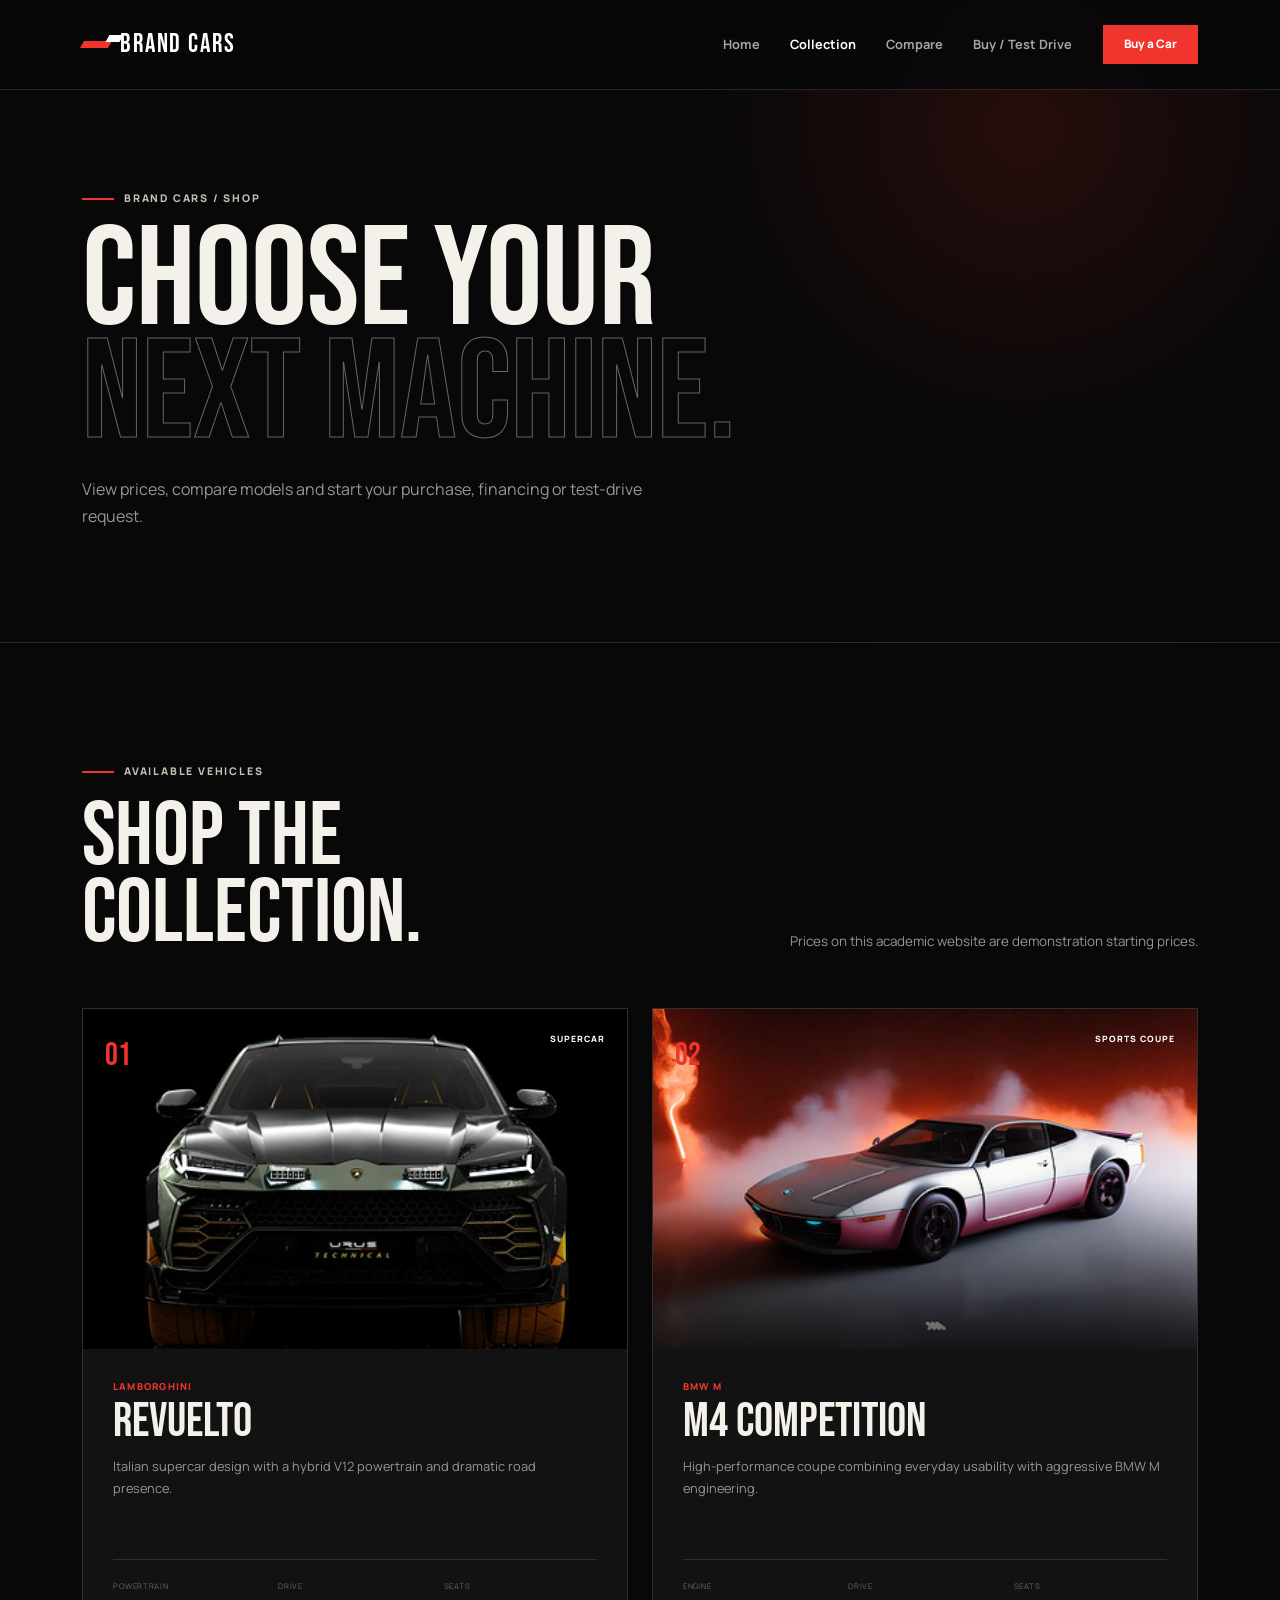
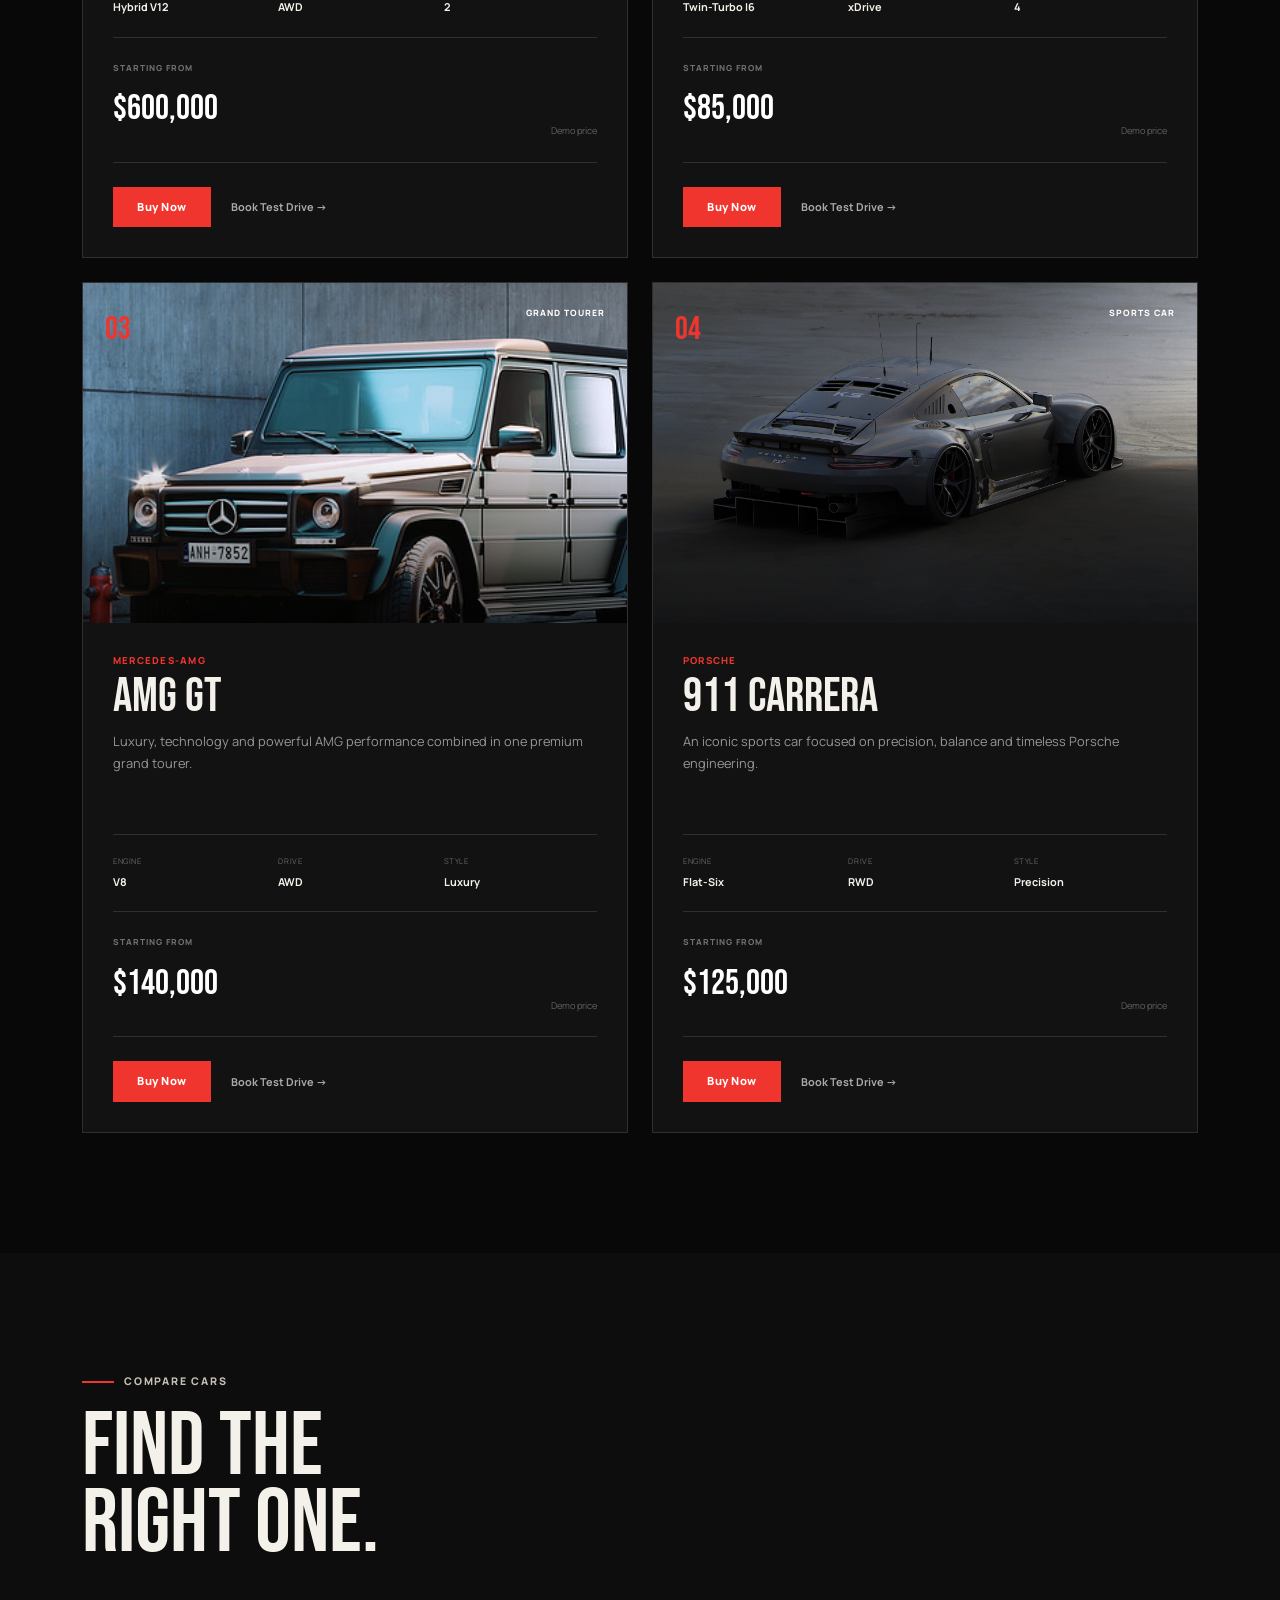
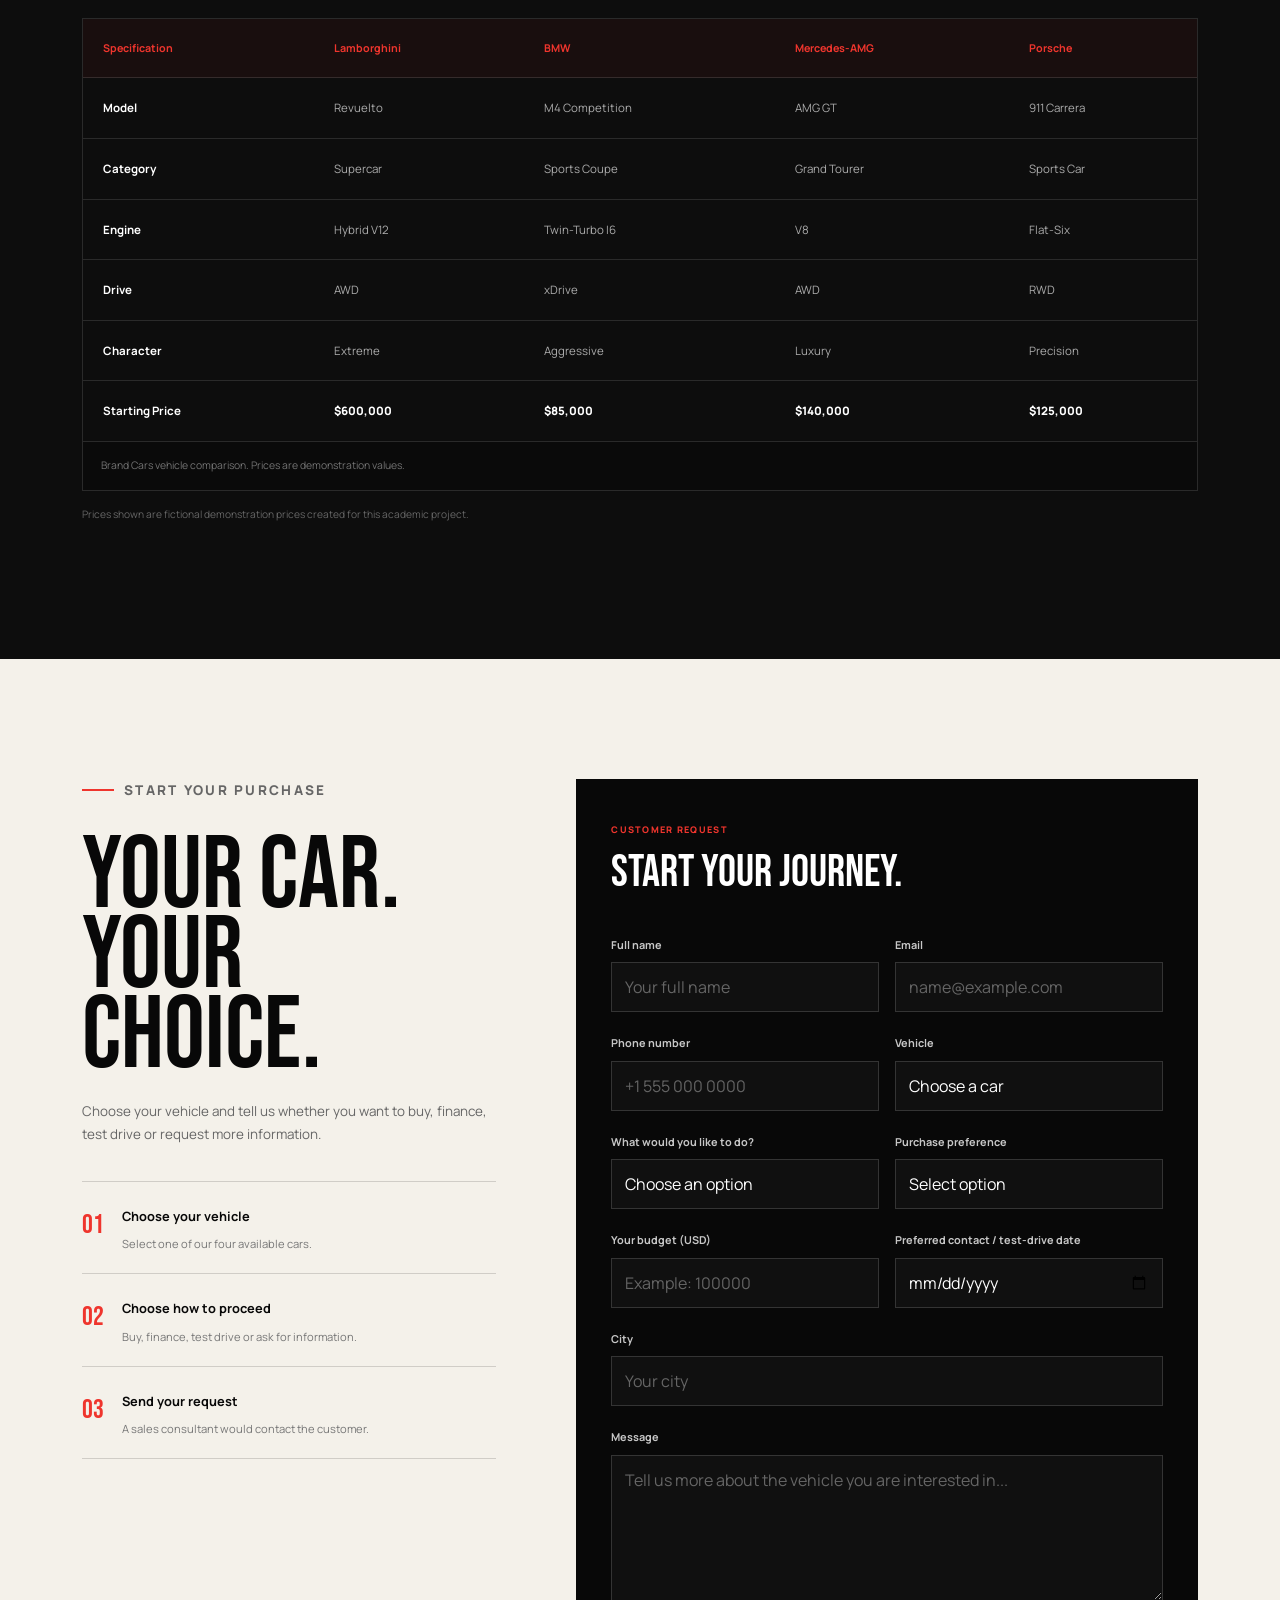
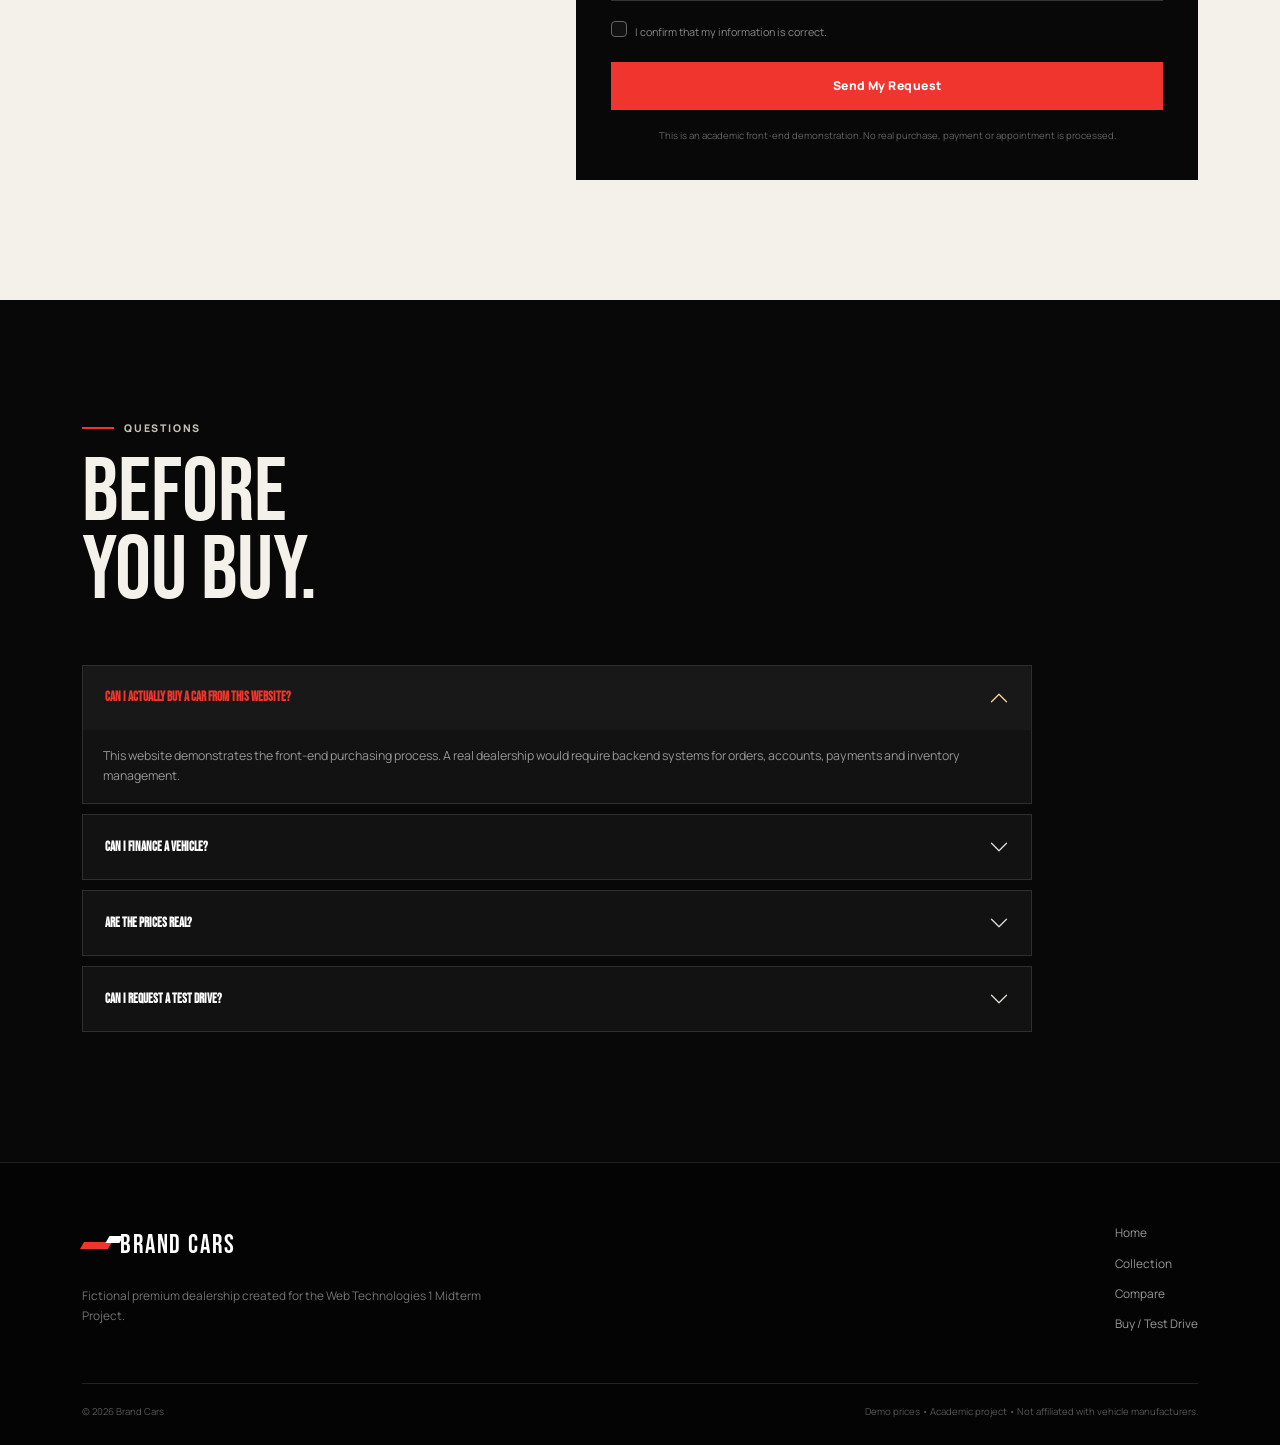
==== inventory.html @ eb2e2cbb "Initial project upload" ====
<!DOCTYPE html>
<html lang="en">

<head>

    <meta charset="UTF-8">

    <meta
        name="viewport"
        content="width=device-width, initial-scale=1.0">

    <meta
        name="description"
        content="Shop luxury and performance vehicles at Brand Cars.">

    <title>Shop Cars | Brand Cars</title>


    <!-- Google Fonts -->
    <link rel="preconnect" href="https://fonts.googleapis.com">

    <link
        rel="preconnect"
        href="https://fonts.gstatic.com"
        crossorigin>

    <link
        href="https://fonts.googleapis.com/css2?family=Bebas+Neue&family=Manrope:wght@400;500;600;700;800&display=swap"
        rel="stylesheet">


    <!-- Bootstrap -->
    <link
        href="https://cdn.jsdelivr.net/npm/bootstrap@5.3.3/dist/css/bootstrap.min.css"
        rel="stylesheet">


    <!-- My CSS -->
    <link
        rel="stylesheet"
        href="css/style.css">

</head>


<body>


<!-- =========================
     NAVBAR
========================= -->

<header>

    <nav class="navbar navbar-expand-lg navbar-dark fixed-top brand-navbar">

        <div class="container">


            <a
                class="navbar-brand brand-logo"
                href="index.html">

                <span class="logo-mark"></span>

                BRAND CARS

            </a>


            <button
                class="navbar-toggler"
                type="button"
                data-bs-toggle="collapse"
                data-bs-target="#mainNavbar"
                aria-controls="mainNavbar"
                aria-expanded="false"
                aria-label="Toggle navigation">

                <span class="navbar-toggler-icon"></span>

            </button>


            <div
                class="collapse navbar-collapse"
                id="mainNavbar">

                <ul class="navbar-nav ms-auto align-items-lg-center">


                    <li class="nav-item">

                        <a
                            class="nav-link"
                            href="index.html">

                            Home

                        </a>

                    </li>


                    <li class="nav-item">

                        <a
                            class="nav-link active"
                            href="#inventory">

                            Collection

                        </a>

                    </li>


                    <li class="nav-item">

                        <a
                            class="nav-link"
                            href="#compare">

                            Compare

                        </a>

                    </li>


                    <li class="nav-item">

                        <a
                            class="nav-link"
                            href="#buy-car">

                            Buy / Test Drive

                        </a>

                    </li>


                    <li class="nav-item ms-lg-3">

                        <a
                            class="btn navbar-button"
                            href="#buy-car">

                            Buy a Car

                        </a>

                    </li>


                </ul>

            </div>

        </div>

    </nav>

</header>



<main>


<!-- =========================
     INVENTORY HERO
========================= -->

<section class="inventory-hero">


    <div class="container">


        <p class="eyebrow">

            <span></span>

            BRAND CARS / SHOP

        </p>


        <h1>

            CHOOSE YOUR

            <span>
                NEXT MACHINE.
            </span>

        </h1>


        <p>

            View prices, compare models and start your
            purchase, financing or test-drive request.

        </p>


    </div>

</section>



<!-- =========================
     VEHICLES
========================= -->

<section
    class="inventory-section section-space"
    id="inventory">


    <div class="container">


        <div class="section-top">


            <div>

                <p class="eyebrow">

                    <span></span>

                    AVAILABLE VEHICLES

                </p>


                <h2 class="section-title">

                    SHOP THE
                    <br>
                    COLLECTION.

                </h2>

            </div>


            <p class="section-description">

                Prices on this academic website are
                demonstration starting prices.

            </p>


        </div>



        <div class="row g-4">


            <!-- Lamborghini -->

            <div
                class="col-md-6"
                id="lamborghini">


                <article class="inventory-card">


                    <div class="inventory-image">


                        <img
                            src="images/lamborghini.jpg"
                            alt="Lamborghini Revuelto">


                        <span class="inventory-number">
                            01
                        </span>


                        <span class="inventory-category">
                            SUPERCAR
                        </span>


                    </div>



                    <div class="inventory-content">


                        <p class="inventory-brand">
                            LAMBORGHINI
                        </p>


                        <h2>
                            Revuelto
                        </h2>


                        <p>

                            Italian supercar design with a
                            hybrid V12 powertrain and
                            dramatic road presence.

                        </p>



                        <div class="inventory-specs">


                            <div>

                                <small>
                                    POWERTRAIN
                                </small>

                                <strong>
                                    Hybrid V12
                                </strong>

                            </div>


                            <div>

                                <small>
                                    DRIVE
                                </small>

                                <strong>
                                    AWD
                                </strong>

                            </div>


                            <div>

                                <small>
                                    SEATS
                                </small>

                                <strong>
                                    2
                                </strong>

                            </div>


                        </div>



                        <div class="car-price">


                            <div>

                                <span>
                                    STARTING FROM
                                </span>

                                <strong>
                                    $600,000
                                </strong>

                            </div>


                            <small>
                                Demo price
                            </small>


                        </div>



                        <div class="car-actions">


                            <a
                                href="#buy-car"
                                class="btn buy-button">

                                Buy Now

                            </a>


                            <a
                                href="#buy-car"
                                class="test-drive-link">

                                Book Test Drive →

                            </a>


                        </div>


                    </div>


                </article>


            </div>



            <!-- BMW -->

            <div
                class="col-md-6"
                id="bmw">


                <article class="inventory-card">


                    <div class="inventory-image">


                        <img
                            src="images/bmw.jpg"
                            alt="BMW M4 Competition">


                        <span class="inventory-number">
                            02
                        </span>


                        <span class="inventory-category">
                            SPORTS COUPE
                        </span>


                    </div>



                    <div class="inventory-content">


                        <p class="inventory-brand">
                            BMW M
                        </p>


                        <h2>
                            M4 Competition
                        </h2>


                        <p>

                            High-performance coupe combining
                            everyday usability with aggressive
                            BMW M engineering.

                        </p>



                        <div class="inventory-specs">


                            <div>

                                <small>
                                    ENGINE
                                </small>

                                <strong>
                                    Twin-Turbo I6
                                </strong>

                            </div>


                            <div>

                                <small>
                                    DRIVE
                                </small>

                                <strong>
                                    xDrive
                                </strong>

                            </div>


                            <div>

                                <small>
                                    SEATS
                                </small>

                                <strong>
                                    4
                                </strong>

                            </div>


                        </div>



                        <div class="car-price">


                            <div>

                                <span>
                                    STARTING FROM
                                </span>

                                <strong>
                                    $85,000
                                </strong>

                            </div>


                            <small>
                                Demo price
                            </small>


                        </div>



                        <div class="car-actions">


                            <a
                                href="#buy-car"
                                class="btn buy-button">

                                Buy Now

                            </a>


                            <a
                                href="#buy-car"
                                class="test-drive-link">

                                Book Test Drive →

                            </a>


                        </div>


                    </div>


                </article>

            </div>



            <!-- Mercedes -->

            <div
                class="col-md-6"
                id="mercedes">


                <article class="inventory-card">


                    <div class="inventory-image">


                        <img
                            src="images/mercedes.jpg"
                            alt="Mercedes AMG GT">


                        <span class="inventory-number">
                            03
                        </span>


                        <span class="inventory-category">
                            GRAND TOURER
                        </span>


                    </div>



                    <div class="inventory-content">


                        <p class="inventory-brand">
                            MERCEDES-AMG
                        </p>


                        <h2>
                            AMG GT
                        </h2>


                        <p>

                            Luxury, technology and powerful
                            AMG performance combined in one
                            premium grand tourer.

                        </p>



                        <div class="inventory-specs">


                            <div>

                                <small>
                                    ENGINE
                                </small>

                                <strong>
                                    V8
                                </strong>

                            </div>


                            <div>

                                <small>
                                    DRIVE
                                </small>

                                <strong>
                                    AWD
                                </strong>

                            </div>


                            <div>

                                <small>
                                    STYLE
                                </small>

                                <strong>
                                    Luxury
                                </strong>

                            </div>


                        </div>



                        <div class="car-price">


                            <div>

                                <span>
                                    STARTING FROM
                                </span>

                                <strong>
                                    $140,000
                                </strong>

                            </div>


                            <small>
                                Demo price
                            </small>


                        </div>



                        <div class="car-actions">


                            <a
                                href="#buy-car"
                                class="btn buy-button">

                                Buy Now

                            </a>


                            <a
                                href="#buy-car"
                                class="test-drive-link">

                                Book Test Drive →

                            </a>


                        </div>


                    </div>


                </article>


            </div>



            <!-- Porsche -->

            <div
                class="col-md-6"
                id="porsche">


                <article class="inventory-card">


                    <div class="inventory-image">


                        <img
                            src="images/porsche.jpg"
                            alt="Porsche 911 Carrera">


                        <span class="inventory-number">
                            04
                        </span>


                        <span class="inventory-category">
                            SPORTS CAR
                        </span>


                    </div>



                    <div class="inventory-content">


                        <p class="inventory-brand">
                            PORSCHE
                        </p>


                        <h2>
                            911 Carrera
                        </h2>


                        <p>

                            An iconic sports car focused on
                            precision, balance and timeless
                            Porsche engineering.

                        </p>



                        <div class="inventory-specs">


                            <div>

                                <small>
                                    ENGINE
                                </small>

                                <strong>
                                    Flat-Six
                                </strong>

                            </div>


                            <div>

                                <small>
                                    DRIVE
                                </small>

                                <strong>
                                    RWD
                                </strong>

                            </div>


                            <div>

                                <small>
                                    STYLE
                                </small>

                                <strong>
                                    Precision
                                </strong>

                            </div>


                        </div>



                        <div class="car-price">


                            <div>

                                <span>
                                    STARTING FROM
                                </span>

                                <strong>
                                    $125,000
                                </strong>

                            </div>


                            <small>
                                Demo price
                            </small>


                        </div>



                        <div class="car-actions">


                            <a
                                href="#buy-car"
                                class="btn buy-button">

                                Buy Now

                            </a>


                            <a
                                href="#buy-car"
                                class="test-drive-link">

                                Book Test Drive →

                            </a>


                        </div>


                    </div>


                </article>


            </div>


        </div>

    </div>

</section>



<!-- =========================
     COMPARISON TABLE
========================= -->

<section
    class="compare-section section-space"
    id="compare">


    <div class="container">


        <div class="section-top">


            <div>

                <p class="eyebrow">

                    <span></span>

                    COMPARE CARS

                </p>


                <h2 class="section-title">

                    FIND THE
                    <br>
                    RIGHT ONE.

                </h2>

            </div>


        </div>



        <div class="table-responsive custom-table-wrapper">


            <table class="table custom-table align-middle">


                <caption>

                    Brand Cars vehicle comparison.
                    Prices are demonstration values.

                </caption>


                <thead>

                <tr>

                    <th>
                        Specification
                    </th>

                    <th>
                        Lamborghini
                    </th>

                    <th>
                        BMW
                    </th>

                    <th>
                        Mercedes-AMG
                    </th>

                    <th>
                        Porsche
                    </th>

                </tr>

                </thead>



                <tbody>


                <tr>

                    <th>
                        Model
                    </th>

                    <td>
                        Revuelto
                    </td>

                    <td>
                        M4 Competition
                    </td>

                    <td>
                        AMG GT
                    </td>

                    <td>
                        911 Carrera
                    </td>

                </tr>



                <tr>

                    <th>
                        Category
                    </th>

                    <td>
                        Supercar
                    </td>

                    <td>
                        Sports Coupe
                    </td>

                    <td>
                        Grand Tourer
                    </td>

                    <td>
                        Sports Car
                    </td>

                </tr>



                <tr>

                    <th>
                        Engine
                    </th>

                    <td>
                        Hybrid V12
                    </td>

                    <td>
                        Twin-Turbo I6
                    </td>

                    <td>
                        V8
                    </td>

                    <td>
                        Flat-Six
                    </td>

                </tr>



                <tr>

                    <th>
                        Drive
                    </th>

                    <td>
                        AWD
                    </td>

                    <td>
                        xDrive
                    </td>

                    <td>
                        AWD
                    </td>

                    <td>
                        RWD
                    </td>

                </tr>



                <tr>

                    <th>
                        Character
                    </th>

                    <td>
                        Extreme
                    </td>

                    <td>
                        Aggressive
                    </td>

                    <td>
                        Luxury
                    </td>

                    <td>
                        Precision
                    </td>

                </tr>



                <tr class="price-row">

                    <th>
                        Starting Price
                    </th>

                    <td>
                        $600,000
                    </td>

                    <td>
                        $85,000
                    </td>

                    <td>
                        $140,000
                    </td>

                    <td>
                        $125,000
                    </td>

                </tr>


                </tbody>


            </table>


        </div>



        <p class="table-note">

            Prices shown are fictional demonstration prices
            created for this academic project.

        </p>


    </div>

</section>



<!-- =========================
     BUY / TEST DRIVE FORM
========================= -->

<section
    class="purchase-section section-space"
    id="buy-car">


    <div class="container">


        <div class="purchase-layout">


            <!-- LEFT -->

            <div class="purchase-copy">


                <p class="eyebrow dark-eyebrow">

                    <span></span>

                    START YOUR PURCHASE

                </p>


                <h2>

                    YOUR CAR.
                    <br>
                    YOUR CHOICE.

                </h2>


                <p>

                    Choose your vehicle and tell us whether
                    you want to buy, finance, test drive or
                    request more information.

                </p>



                <div class="purchase-step">


                    <span>
                        01
                    </span>


                    <div>

                        <strong>
                            Choose your vehicle
                        </strong>

                        <p>
                            Select one of our four available cars.
                        </p>

                    </div>


                </div>



                <div class="purchase-step">


                    <span>
                        02
                    </span>


                    <div>

                        <strong>
                            Choose how to proceed
                        </strong>

                        <p>
                            Buy, finance, test drive or ask for information.
                        </p>

                    </div>


                </div>



                <div class="purchase-step">


                    <span>
                        03
                    </span>


                    <div>

                        <strong>
                            Send your request
                        </strong>

                        <p>
                            A sales consultant would contact the customer.
                        </p>

                    </div>


                </div>


            </div>



            <!-- FORM -->

            <form
                class="purchase-form"
                action="#buy-car"
                onsubmit="event.preventDefault(); alert('Demo request submitted successfully!');">


                <div class="form-title">

                    <span>
                        CUSTOMER REQUEST
                    </span>

                    <h3>
                        Start your journey.
                    </h3>

                </div>



                <div class="row g-3">


                    <!-- NAME -->

                    <div class="col-md-6">


                        <label
                            for="fullName"
                            class="form-label">

                            Full name

                        </label>


                        <input
                            type="text"
                            class="form-control"
                            id="fullName"
                            name="fullName"
                            placeholder="Your full name"
                            required>


                    </div>



                    <!-- EMAIL -->

                    <div class="col-md-6">


                        <label
                            for="email"
                            class="form-label">

                            Email

                        </label>


                        <input
                            type="email"
                            class="form-control"
                            id="email"
                            name="email"
                            placeholder="name@example.com"
                            required>


                    </div>



                    <!-- PHONE -->

                    <div class="col-md-6">


                        <label
                            for="phone"
                            class="form-label">

                            Phone number

                        </label>


                        <input
                            type="tel"
                            class="form-control"
                            id="phone"
                            name="phone"
                            placeholder="+1 555 000 0000"
                            required>


                    </div>



                    <!-- VEHICLE -->

                    <div class="col-md-6">


                        <label
                            for="carModel"
                            class="form-label">

                            Vehicle

                        </label>


                        <select
                            class="form-select"
                            id="carModel"
                            name="carModel"
                            required>


                            <option
                                value=""
                                selected
                                disabled>

                                Choose a car

                            </option>


                            <option>
                                Lamborghini Revuelto — $600,000
                            </option>


                            <option>
                                BMW M4 Competition — $85,000
                            </option>


                            <option>
                                Mercedes-AMG GT — $140,000
                            </option>


                            <option>
                                Porsche 911 Carrera — $125,000
                            </option>


                        </select>


                    </div>



                    <!-- INTENTION -->

                    <div class="col-md-6">


                        <label
                            for="requestType"
                            class="form-label">

                            What would you like to do?

                        </label>


                        <select
                            class="form-select"
                            id="requestType"
                            name="requestType"
                            required>


                            <option
                                value=""
                                selected
                                disabled>

                                Choose an option

                            </option>


                            <option value="buy">
                                Buy this vehicle
                            </option>


                            <option value="finance">
                                Finance this vehicle
                            </option>


                            <option value="test-drive">
                                Book a test drive
                            </option>


                            <option value="information">
                                Ask for vehicle information
                            </option>


                        </select>


                    </div>



                    <!-- PAYMENT -->

                    <div class="col-md-6">


                        <label
                            for="paymentPreference"
                            class="form-label">

                            Purchase preference

                        </label>


                        <select
                            class="form-select"
                            id="paymentPreference"
                            name="paymentPreference">


                            <option
                                value=""
                                selected>

                                Select option

                            </option>


                            <option>
                                Full payment
                            </option>


                            <option>
                                Financing
                            </option>


                            <option>
                                Trade-in + payment
                            </option>


                            <option>
                                Not sure yet
                            </option>


                        </select>


                    </div>



                    <!-- BUDGET -->

                    <div class="col-md-6">


                        <label
                            for="budget"
                            class="form-label">

                            Your budget (USD)

                        </label>


                        <input
                            type="number"
                            class="form-control"
                            id="budget"
                            name="budget"
                            placeholder="Example: 100000">


                    </div>



                    <!-- DATE -->

                    <div class="col-md-6">


                        <label
                            for="preferredDate"
                            class="form-label">

                            Preferred contact / test-drive date

                        </label>


                        <input
                            type="date"
                            class="form-control"
                            id="preferredDate"
                            name="preferredDate">


                    </div>



                    <!-- CITY -->

                    <div class="col-12">


                        <label
                            for="city"
                            class="form-label">

                            City

                        </label>


                        <input
                            type="text"
                            class="form-control"
                            id="city"
                            name="city"
                            placeholder="Your city"
                            required>


                    </div>



                    <!-- MESSAGE -->

                    <div class="col-12">


                        <label
                            for="message"
                            class="form-label">

                            Message

                        </label>


                        <textarea
                            class="form-control"
                            id="message"
                            name="message"
                            rows="5"
                            placeholder="Tell us more about the vehicle you are interested in..."></textarea>


                    </div>



                    <!-- CHECKBOX -->

                    <div class="col-12">


                        <div class="form-check">


                            <input
                                class="form-check-input"
                                type="checkbox"
                                id="agreement"
                                required>


                            <label
                                class="form-check-label"
                                for="agreement">

                                I confirm that my information is correct.

                            </label>


                        </div>


                    </div>



                    <!-- BUTTON -->

                    <div class="col-12">


                        <button
                            type="submit"
                            class="btn main-button w-100">

                            Send My Request

                        </button>


                    </div>


                </div>



                <p class="form-disclaimer">

                    This is an academic front-end demonstration.
                    No real purchase, payment or appointment is processed.

                </p>


            </form>


        </div>

    </div>

</section>



<!-- =========================
     FAQ
========================= -->

<section class="faq-section section-space">


    <div class="container">


        <div class="section-top">

            <div>

                <p class="eyebrow">

                    <span></span>

                    QUESTIONS

                </p>


                <h2 class="section-title">

                    BEFORE
                    <br>
                    YOU BUY.

                </h2>

            </div>

        </div>



        <div
            class="accordion custom-accordion"
            id="faqAccordion">


            <div class="accordion-item">


                <h2 class="accordion-header">


                    <button
                        class="accordion-button"
                        type="button"
                        data-bs-toggle="collapse"
                        data-bs-target="#answerOne">

                        Can I actually buy a car from this website?

                    </button>


                </h2>


                <div
                    id="answerOne"
                    class="accordion-collapse collapse show"
                    data-bs-parent="#faqAccordion">


                    <div class="accordion-body">

                        This website demonstrates the front-end
                        purchasing process. A real dealership would
                        require backend systems for orders, accounts,
                        payments and inventory management.

                    </div>


                </div>


            </div>



            <div class="accordion-item">


                <h2 class="accordion-header">


                    <button
                        class="accordion-button collapsed"
                        type="button"
                        data-bs-toggle="collapse"
                        data-bs-target="#answerTwo">

                        Can I finance a vehicle?

                    </button>


                </h2>


                <div
                    id="answerTwo"
                    class="accordion-collapse collapse"
                    data-bs-parent="#faqAccordion">


                    <div class="accordion-body">

                        The interface includes financing as a customer
                        preference. Real financing would require a
                        dealership and financial institution.

                    </div>


                </div>


            </div>



            <div class="accordion-item">


                <h2 class="accordion-header">


                    <button
                        class="accordion-button collapsed"
                        type="button"
                        data-bs-toggle="collapse"
                        data-bs-target="#answerThree">

                        Are the prices real?

                    </button>


                </h2>


                <div
                    id="answerThree"
                    class="accordion-collapse collapse"
                    data-bs-parent="#faqAccordion">


                    <div class="accordion-body">

                        No. The prices are demonstration values
                        created for this academic website.

                    </div>


                </div>


            </div>



            <div class="accordion-item">


                <h2 class="accordion-header">


                    <button
                        class="accordion-button collapsed"
                        type="button"
                        data-bs-toggle="collapse"
                        data-bs-target="#answerFour">

                        Can I request a test drive?

                    </button>


                </h2>


                <div
                    id="answerFour"
                    class="accordion-collapse collapse"
                    data-bs-parent="#faqAccordion">


                    <div class="accordion-body">

                        Yes. Choose "Book a test drive" in the customer
                        request form and select your preferred date.

                    </div>


                </div>


            </div>


        </div>

    </div>

</section>


</main>



<!-- =========================
     FOOTER
========================= -->

<footer class="site-footer">


    <div class="container">


        <div class="footer-top">


            <div>

                <a
                    href="index.html"
                    class="brand-logo footer-logo">

                    <span class="logo-mark"></span>

                    BRAND CARS

                </a>


                <p>

                    Fictional premium dealership created
                    for the Web Technologies 1 Midterm Project.

                </p>

            </div>



            <div class="footer-links">

                <a href="index.html">
                    Home
                </a>

                <a href="#inventory">
                    Collection
                </a>

                <a href="#compare">
                    Compare
                </a>

                <a href="#buy-car">
                    Buy / Test Drive
                </a>

            </div>


        </div>



        <div class="footer-bottom">

            <span>
                © 2026 Brand Cars
            </span>

            <span>
                Demo prices • Academic project • Not affiliated with vehicle manufacturers.
            </span>

        </div>


    </div>

</footer>



<script
    src="https://cdn.jsdelivr.net/npm/bootstrap@5.3.3/dist/js/bootstrap.bundle.min.js">
</script>


</body>

</html>
---- css/style.css ----
/* ===============================================
   BRAND CARS
=============================================== */

:root {

    --black: #080808;
    --black-soft: #0d0d0d;

    --surface: #121212;
    --surface-light: #181818;

    --white: #f4f1ea;
    --muted: #969696;

    --red: #ef352d;
    --red-dark: #b52520;

    --silver: #c6c0b5;

    --border: rgba(255, 255, 255, 0.12);

    --heading-font: "Bebas Neue", sans-serif;
    --body-font: "Manrope", sans-serif;

}


/* ===============================================
   GLOBAL
=============================================== */

* {

    box-sizing: border-box;

}


html {

    scroll-behavior: smooth;

}


body {

    margin: 0;

    color: var(--white);

    background: var(--black);

    font-family: var(--body-font);

    line-height: 1.7;

    overflow-x: hidden;

}


h1,
h2,
h3 {

    font-family: var(--heading-font);

    font-weight: 400;

}


img {

    display: block;

    max-width: 100%;

}


a {

    color: inherit;

}


.section-space {

    padding: 120px 0;

}



/* ===============================================
   NAVIGATION
=============================================== */

.brand-navbar {

    padding: 17px 0;

    background: rgba(8, 8, 8, 0.92);

    backdrop-filter: blur(18px);

    border-bottom: 1px solid var(--border);

}


.brand-logo {

    display: inline-flex;

    align-items: center;

    gap: 10px;

    color: white !important;

    font-family: var(--heading-font);

    font-size: 1.65rem;

    letter-spacing: 0.07em;

    text-decoration: none;

}


.logo-mark {

    position: relative;

    width: 28px;
    height: 7px;

    display: inline-block;

    background: var(--red);

    transform: skewX(-30deg);

}


.logo-mark::after {

    content: "";

    position: absolute;

    top: -6px;
    right: -8px;

    width: 14px;
    height: 7px;

    background: white;

}


.brand-navbar .nav-link {

    position: relative;

    margin: 0 3px;

    padding: 8px 12px !important;

    color: #a4a4a4;

    font-size: 0.8rem;

    font-weight: 700;

}


.brand-navbar .nav-link:hover {
    color: white;
}


.brand-navbar .nav-link::after {

    content: "";

    position: absolute;

    left: 12px;
    right: 12px;
    bottom: 1px;

    height: 1px;

    background: var(--red);

    transform: scaleX(0);

    transform-origin: left;

    transition: 0.25s;

}


.brand-navbar .nav-link:hover::after {
    transform: scaleX(1);
}


.navbar-button {

    padding: 10px 20px;

    color: white;

    background: var(--red);

    border: 1px solid var(--red);

    border-radius: 0;

    font-size: 0.73rem;

    font-weight: 800;

}


.navbar-button:hover {

    color: white;

    background: transparent;

}



/* ===============================================
   EYEBROW
=============================================== */

.eyebrow {

    display: flex;

    align-items: center;

    gap: 10px;

    margin-bottom: 18px;

    color: var(--silver);

    font-size: 0.66rem;

    font-weight: 800;

    letter-spacing: 0.17em;

}


.eyebrow span {

    display: block;

    width: 32px;
    height: 2px;

    background: var(--red);

}


.dark-eyebrow {

    color: #666;

}



/* ===============================================
   BUTTONS
=============================================== */

.main-button {

    padding: 14px 25px;

    color: white;

    background: var(--red);

    border: 1px solid var(--red);

    border-radius: 0;

    font-size: 0.76rem;

    font-weight: 800;

    letter-spacing: 0.04em;

    transition: 0.25s;

}


.main-button:hover {

    color: white;

    background: var(--red-dark);

    border-color: var(--red-dark);

    transform: translateY(-3px);

}



/* ===============================================
   HERO
=============================================== */

.hero {

    position: relative;

    min-height: 100vh;

    overflow: hidden;

}


.hero-background {

    position: absolute;

    inset: 0;

    background-image: url("../images/hero-car.jpg");

    background-size: cover;

    background-position: center;

}


.hero-overlay {

    position: absolute;

    inset: 0;

    background:

        linear-gradient(
            90deg,
            rgba(0, 0, 0, 0.96),
            rgba(0, 0, 0, 0.66) 48%,
            rgba(0, 0, 0, 0.18)
        ),

        linear-gradient(
            0deg,
            rgba(0, 0, 0, 0.8),
            transparent 55%
        );

}


.hero-container {

    position: relative;

    z-index: 2;

}


.hero-content {

    padding: 160px 0 90px;

}


.hero h1 {

    margin-bottom: 28px;

    font-size: clamp(5rem, 11vw, 10rem);

    line-height: 0.77;

}


.hero h1 span {

    display: block;

    color: transparent;

    -webkit-text-stroke: 1px rgba(255,255,255,0.55);

}


.hero-description {

    max-width: 590px;

    margin-bottom: 30px;

    color: #b6b6b6;

    font-size: 0.92rem;

}


.hero-buttons {

    display: flex;

    align-items: center;

    flex-wrap: wrap;

    gap: 25px;

}


.text-button {

    display: inline-flex;

    align-items: center;

    gap: 10px;

    color: white;

    text-decoration: none;

    font-size: 0.76rem;

    font-weight: 800;

}


.text-button span {

    color: var(--red);

    font-size: 1.3rem;

    transition: transform 0.2s;

}


.text-button:hover span {

    transform: translateX(6px);

}



/* ===============================================
   FEATURED MODEL
=============================================== */

.featured-model-box {

    max-width: 330px;

    margin: 0 0 90px auto;

    padding: 30px;

    background: rgba(8, 8, 8, 0.80);

    backdrop-filter: blur(12px);

    border: 1px solid rgba(255,255,255,0.18);

}


.model-number {

    color: var(--red);

    font-family: var(--heading-font);

    font-size: 3rem;

}


.featured-model-box > p {

    margin: 5px 0 20px;

    color: #777;

    font-size: 0.58rem;

    font-weight: 800;

    letter-spacing: 0.15em;

}


.featured-model-box h2 {

    margin-bottom: 25px;

    font-size: 2.5rem;

    line-height: 0.9;

}


.featured-model-box h2 span {

    display: block;

    color: var(--silver);

}


.featured-price {

    display: flex;

    flex-direction: column;

    gap: 3px;

    padding: 20px 0;

    border-top: 1px solid var(--border);

}


.featured-price small {

    color: #777;

    font-size: 0.55rem;

    font-weight: 800;

    letter-spacing: 0.12em;

}


.featured-price strong {

    color: white;

    font-family: var(--heading-font);

    font-size: 2rem;

    font-weight: 400;

}


.featured-buy {

    width: 100%;

    margin-top: 10px;

    color: white;

    background: var(--red);

    border-radius: 0;

    font-size: 0.72rem;

    font-weight: 800;

}


.featured-buy:hover {

    color: white;

    background: var(--red-dark);

}



/* ===============================================
   BRAND STRIP
=============================================== */

.brand-strip {

    padding: 24px 0;

    overflow: hidden;

    color: var(--black);

    background: var(--white);

}


.brand-strip-content {

    display: flex;

    justify-content: center;

    align-items: center;

    flex-wrap: wrap;

    gap: 25px;

}


.brand-strip span {

    font-family: var(--heading-font);

    font-size: 1.35rem;

    letter-spacing: 0.08em;

}


.brand-strip i {

    width: 6px;
    height: 6px;

    background: var(--red);

    transform: rotate(45deg);

}



/* ===============================================
   SECTION HEADER
=============================================== */

.section-top {

    display: flex;

    justify-content: space-between;

    align-items: flex-end;

    gap: 50px;

    margin-bottom: 55px;

}


.section-title {

    margin: 0;

    font-size: clamp(3.5rem, 7vw, 6.5rem);

    line-height: 0.86;

}


.section-description {

    max-width: 450px;

    margin: 0;

    color: var(--muted);

    font-size: 0.84rem;

}



/* ===============================================
   HOME CAR GRID
=============================================== */

.car-grid {

    display: grid;

    grid-template-columns: repeat(2, 1fr);

    gap: 18px;

}


.car-card {

    position: relative;

    min-height: 460px;

    overflow: hidden;

    border: 1px solid var(--border);

    background: #111;

}


.car-card img {

    width: 100%;
    height: 100%;

    object-fit: cover;

    transition: transform 0.65s ease;

}


.car-card:hover img {

    transform: scale(1.06);

}


.car-overlay {

    position: absolute;

    inset: 0;

    background:

        linear-gradient(
            0deg,
            rgba(0,0,0,0.94),
            transparent 65%
        ),

        linear-gradient(
            180deg,
            rgba(0,0,0,0.3),
            transparent
        );

}


.car-card-top {

    position: absolute;

    top: 25px;
    left: 25px;
    right: 25px;

    display: flex;

    justify-content: space-between;

}


.car-card-top span {

    color: var(--red);

    font-family: var(--heading-font);

    font-size: 2rem;

}


.car-card-top small {

    color: #ccc;

    font-size: 0.55rem;

    font-weight: 800;

    letter-spacing: 0.12em;

}


.car-card-bottom {

    position: absolute;

    left: 28px;
    right: 28px;
    bottom: 27px;

    display: flex;

    justify-content: space-between;

    align-items: flex-end;

    gap: 20px;

}


.car-card-bottom p {

    margin: 0;

    color: var(--silver);

    font-size: 0.6rem;

    font-weight: 800;

    letter-spacing: 0.13em;

}


.car-card-bottom h3 {

    margin: 4px 0 0;

    font-size: clamp(2.8rem, 5vw, 4rem);

    line-height: 0.9;

}


.homepage-price {

    display: block;

    margin-top: 10px;

    color: white;

    font-size: 0.68rem;

    font-weight: 800;

    letter-spacing: 0.05em;

}


.circle-arrow {

    display: grid;

    place-items: center;

    width: 50px;
    height: 50px;

    flex-shrink: 0;

    color: white;

    background: rgba(255,255,255,0.07);

    border: 1px solid rgba(255,255,255,0.4);

    border-radius: 50%;

    text-decoration: none;

    font-size: 1.3rem;

    transition: 0.25s;

}


.circle-arrow:hover {

    color: white;

    background: var(--red);

    border-color: var(--red);

    transform: translateX(5px);

}



/* ===============================================
   WHY SECTION
=============================================== */

.why-section {

    color: var(--black);

    background: var(--white);

}


.why-layout {

    display: grid;

    grid-template-columns: 0.8fr 1.2fr;

    gap: 90px;

}


.why-title h2 {

    margin-top: 30px;

    font-size: clamp(5rem, 10vw, 9rem);

    line-height: 0.72;

}


.why-title h2 span {

    color: var(--red);

}


.reason-item {

    display: flex;

    gap: 25px;

    padding: 28px 0;

    border-top: 1px solid rgba(0,0,0,0.15);

}


.reason-item:last-child {

    border-bottom: 1px solid rgba(0,0,0,0.15);

}


.reason-item > span {

    color: var(--red);

    font-family: var(--heading-font);

    font-size: 1.8rem;

}


.reason-item h3 {

    margin-bottom: 9px;

    font-family: var(--body-font);

    font-size: 1rem;

    font-weight: 800;

}


.reason-item p {

    margin: 0;

    color: #666;

    font-size: 0.8rem;

}



/* ===============================================
   NUMBERS
=============================================== */

.numbers-section {

    padding: 55px 0;

    background: var(--red);

}


.numbers-grid {

    display: grid;

    grid-template-columns: repeat(4, 1fr);

}


.numbers-grid > div {

    padding: 10px 30px;

    border-right: 1px solid rgba(255,255,255,0.35);

}


.numbers-grid > div:last-child {

    border-right: 0;

}


.numbers-grid strong {

    display: block;

    color: white;

    font-family: var(--heading-font);

    font-size: 4rem;

    line-height: 1;

}


.numbers-grid span {

    color: rgba(255,255,255,0.75);

    font-size: 0.56rem;

    font-weight: 800;

    letter-spacing: 0.12em;

}



/* ===============================================
   PROCESS
=============================================== */

.process-section {

    background: var(--black-soft);

}


.process-grid {

    display: grid;

    grid-template-columns: repeat(4, 1fr);

    border: 1px solid var(--border);

}


.process-grid article {

    position: relative;

    min-height: 320px;

    padding: 30px;

    border-right: 1px solid var(--border);

    transition: 0.25s;

}


.process-grid article:last-child {

    border-right: none;

}


.process-grid article:hover {

    background: var(--surface-light);

}


.process-grid article > span {

    position: absolute;

    top: 25px;
    right: 25px;

    color: #555;

    font-family: var(--heading-font);

    font-size: 1.5rem;

}


.process-grid article > strong {

    display: grid;

    place-items: center;

    width: 55px;
    height: 55px;

    margin-bottom: 80px;

    color: var(--red);

    border: 1px solid rgba(239,53,45,0.45);

    font-size: 1.2rem;

}


.process-grid h3 {

    font-size: 2rem;

}


.process-grid p {

    color: var(--muted);

    font-size: 0.78rem;

}



/* ===============================================
   FINAL CTA
=============================================== */

.final-cta {

    padding: 120px 0;

    background:

        linear-gradient(
            90deg,
            rgba(0,0,0,0.96),
            rgba(0,0,0,0.50)
        ),

        url("../images/porsche.jpg");

    background-size: cover;

    background-position: center;

}


.final-cta h2 {

    margin-bottom: 20px;

    font-size: clamp(4.5rem, 9vw, 8rem);

    line-height: 0.8;

}


.final-cta > .container > p:not(.eyebrow) {

    max-width: 500px;

    margin-bottom: 28px;

    color: #aaa;

}



/* ===============================================
   INVENTORY HERO
=============================================== */

.inventory-hero {

    padding: 190px 0 95px;

    background:

        radial-gradient(
            circle at 80% 20%,
            rgba(239,53,45,0.13),
            transparent 28%
        ),

        var(--black);

    border-bottom: 1px solid var(--border);

}


.inventory-hero h1 {

    margin-bottom: 25px;

    font-size: clamp(5rem, 11vw, 9rem);

    line-height: 0.8;

}


.inventory-hero h1 span {

    display: block;

    color: transparent;

    -webkit-text-stroke: 1px rgba(255,255,255,0.38);

}


.inventory-hero > .container > p:last-child {

    max-width: 620px;

    color: var(--muted);

}



/* ===============================================
   INVENTORY CAR
=============================================== */

.inventory-section {

    background: var(--black);

}


.inventory-card {

    height: 100%;

    overflow: hidden;

    background: var(--surface);

    border: 1px solid var(--border);

    transition: 0.3s;

}


.inventory-card:hover {

    transform: translateY(-6px);

    border-color: rgba(239,53,45,0.55);

}


.inventory-image {

    position: relative;

    height: 340px;

    overflow: hidden;

}


.inventory-image img {

    width: 100%;
    height: 100%;

    object-fit: cover;

    transition: transform 0.6s;

}


.inventory-card:hover img {

    transform: scale(1.05);

}


.inventory-image::after {

    content: "";

    position: absolute;

    inset: 0;

    background:

        linear-gradient(
            0deg,
            rgba(0,0,0,0.65),
            transparent 50%
        );

}


.inventory-number {

    position: absolute;

    z-index: 2;

    top: 20px;
    left: 22px;

    color: var(--red);

    font-family: var(--heading-font);

    font-size: 2rem;

}


.inventory-category {

    position: absolute;

    z-index: 2;

    top: 23px;
    right: 22px;

    color: white;

    font-size: 0.54rem;

    font-weight: 800;

    letter-spacing: 0.12em;

}


.inventory-content {

    padding: 30px;

}


.inventory-brand {

    margin-bottom: 5px;

    color: var(--red);

    font-size: 0.6rem;

    font-weight: 800;

    letter-spacing: 0.13em;

}


.inventory-content h2 {

    margin-bottom: 13px;

    font-size: 3rem;

    line-height: 0.9;

}


.inventory-content > p:not(.inventory-brand) {

    min-height: 78px;

    color: var(--muted);

    font-size: 0.8rem;

}



/* ===============================================
   CAR SPECS
=============================================== */

.inventory-specs {

    display: grid;

    grid-template-columns: repeat(3, 1fr);

    gap: 12px;

    margin: 25px 0 0;

    padding: 20px 0;

    border-top: 1px solid var(--border);

    border-bottom: 1px solid var(--border);

}


.inventory-specs div {

    display: flex;

    flex-direction: column;

}


.inventory-specs small {

    color: #666;

    font-size: 0.48rem;

    letter-spacing: 0.08em;

}


.inventory-specs strong {

    margin-top: 5px;

    font-size: 0.68rem;

}



/* ===============================================
   PRICE AND BUY BUTTON
=============================================== */

.car-price {

    display: flex;

    justify-content: space-between;

    align-items: end;

    gap: 20px;

    padding: 23px 0;

    border-bottom: 1px solid var(--border);

}


.car-price > div {

    display: flex;

    flex-direction: column;

}


.car-price span {

    color: #707070;

    font-size: 0.52rem;

    font-weight: 800;

    letter-spacing: 0.12em;

}


.car-price strong {

    margin-top: 4px;

    color: white;

    font-family: var(--heading-font);

    font-size: 2.2rem;

    font-weight: 400;

}


.car-price > small {

    color: #626262;

    font-size: 0.58rem;

}


.car-actions {

    display: flex;

    align-items: center;

    gap: 20px;

    margin-top: 24px;

}


.buy-button {

    padding: 11px 23px;

    color: white;

    background: var(--red);

    border: 1px solid var(--red);

    border-radius: 0;

    font-size: 0.7rem;

    font-weight: 800;

    letter-spacing: 0.05em;

}


.buy-button:hover {

    color: white;

    background: transparent;

}


.test-drive-link {

    color: #aaa;

    text-decoration: none;

    font-size: 0.68rem;

    font-weight: 700;

}


.test-drive-link:hover {

    color: white;

}



/* ===============================================
   COMPARISON
=============================================== */

.compare-section {

    background: var(--black-soft);

}


.custom-table-wrapper {

    border: 1px solid var(--border);

}


.custom-table {

    margin: 0;

    --bs-table-bg: transparent;
    --bs-table-color: var(--white);
    --bs-table-border-color: var(--border);

}


.custom-table caption {

    padding: 15px 18px;

    color: #737373;

    background: #0a0a0a;

    font-size: 0.65rem;

}


.custom-table th,
.custom-table td {

    padding: 20px;

}


.custom-table thead th {

    color: var(--red);

    background: rgba(239,53,45,0.05);

    font-size: 0.67rem;

}


.custom-table tbody th {

    color: white;

    font-size: 0.72rem;

}


.custom-table tbody td {

    color: #aaa;

    font-size: 0.72rem;

}


.custom-table .price-row td {

    color: white;

    font-weight: 800;

}


.table-note {

    margin-top: 15px;

    color: #666;

    font-size: 0.64rem;

}



/* ===============================================
   PURCHASE SECTION
=============================================== */

.purchase-section {

    color: var(--black);

    background: var(--white);

}


.purchase-layout {

    display: grid;

    grid-template-columns: 0.8fr 1.2fr;

    gap: 80px;

}


.purchase-copy h2 {

    margin-bottom: 24px;

    font-size: clamp(4.5rem, 8vw, 7rem);

    line-height: 0.78;

}


.purchase-copy > p {

    max-width: 470px;

    margin-bottom: 35px;

    color: #666;

    font-size: 0.84rem;

}


.purchase-step {

    display: flex;

    gap: 18px;

    padding: 20px 0;

    border-top: 1px solid rgba(0,0,0,0.15);

}


.purchase-step:last-child {

    border-bottom: 1px solid rgba(0,0,0,0.15);

}


.purchase-step > span {

    color: var(--red);

    font-family: var(--heading-font);

    font-size: 1.7rem;

}


.purchase-step strong {

    font-size: 0.8rem;

}


.purchase-step p {

    margin: 5px 0 0;

    color: #777;

    font-size: 0.7rem;

}



/* ===============================================
   FORM
=============================================== */

.purchase-form {

    padding: 35px;

    color: white;

    background: var(--black);

}


.form-title {

    margin-bottom: 30px;

}


.form-title span {

    color: var(--red);

    font-size: 0.57rem;

    font-weight: 800;

    letter-spacing: 0.14em;

}


.form-title h3 {

    margin: 5px 0 0;

    font-size: 2.8rem;

}


.form-label {

    color: #c7c7c7;

    font-size: 0.68rem;

    font-weight: 700;

}


.form-control,
.form-select {

    padding: 12px 13px;

    color: white;

    background: #101010;

    border: 1px solid rgba(255,255,255,0.15);

    border-radius: 0;

}


.form-control::placeholder {

    color: #656565;

}


.form-control:focus,
.form-select:focus {

    color: white;

    background: #101010;

    border-color: var(--red);

    box-shadow: 0 0 0 0.15rem rgba(239,53,45,0.13);

}


.form-select option {

    color: white;

    background: #101010;

}


.form-check-input {

    background-color: #111;

    border-color: #666;

}


.form-check-input:checked {

    background-color: var(--red);

    border-color: var(--red);

}


.form-check-label {

    color: #888;

    font-size: 0.67rem;

}


.form-disclaimer {

    margin: 18px 0 0;

    color: #626262;

    font-size: 0.6rem;

    text-align: center;

}



/* ===============================================
   FAQ
=============================================== */

.faq-section {

    background: var(--black);

}


.custom-accordion {

    max-width: 950px;

}


.custom-accordion .accordion-item {

    margin-bottom: 10px;

    color: white;

    background: var(--surface);

    border: 1px solid var(--border);

    border-radius: 0;

}


.custom-accordion .accordion-button {

    padding: 22px;

    color: white;

    background: var(--surface);

    box-shadow: none;

    font-size: 0.8rem;

    font-weight: 800;

}


.custom-accordion .accordion-button:not(.collapsed) {

    color: var(--red);

    background: var(--surface-light);

}


.custom-accordion .accordion-button::after {

    filter: invert(1);

}


.custom-accordion .accordion-body {

    color: var(--muted);

    background: var(--surface);

    font-size: 0.77rem;

}



/* ===============================================
   FOOTER
=============================================== */

.site-footer {

    padding: 60px 0 25px;

    background: #040404;

    border-top: 1px solid var(--border);

}


.footer-top {

    display: flex;

    justify-content: space-between;

    gap: 50px;

    padding-bottom: 40px;

}


.footer-top p {

    max-width: 440px;

    margin-top: 18px;

    color: #737373;

    font-size: 0.74rem;

}


.footer-links {

    display: flex;

    flex-direction: column;

    gap: 10px;

}


.footer-links a {

    color: #999;

    text-decoration: none;

    font-size: 0.74rem;

}


.footer-links a:hover {

    color: var(--red);

}


.footer-bottom {

    display: flex;

    justify-content: space-between;

    gap: 20px;

    padding-top: 20px;

    color: #555;

    border-top: 1px solid var(--border);

    font-size: 0.6rem;

}



/* ===============================================
   TABLET
=============================================== */

@media (max-width: 991.98px) {


    .navbar-collapse {

        padding-top: 16px;

    }


    .navbar-button {

        margin-top: 8px;

    }


    .featured-model-box {

        margin: 0 0 60px;

    }


    .section-top {

        align-items: flex-start;

        flex-direction: column;

        gap: 25px;

    }


    .why-layout {

        grid-template-columns: 1fr;

        gap: 60px;

    }


    .numbers-grid {

        grid-template-columns: repeat(2, 1fr);

    }


    .numbers-grid > div {

        border-bottom: 1px solid rgba(255,255,255,0.3);

    }


    .process-grid {

        grid-template-columns: repeat(2, 1fr);

    }


    .process-grid article:nth-child(2) {

        border-right: 0;

    }


    .purchase-layout {

        grid-template-columns: 1fr;

        gap: 50px;

    }


}



/* ===============================================
   MOBILE
=============================================== */

@media (max-width: 767.98px) {


    .section-space {

        padding: 80px 0;

    }


    .container {

        padding-left: 20px;

        padding-right: 20px;

    }


    .hero {

        min-height: auto;

    }


    .hero-background {

        background-position: 60% center;

    }


    .hero-overlay {

        background:

            linear-gradient(
                90deg,
                rgba(0,0,0,0.93),
                rgba(0,0,0,0.58)
            ),

            linear-gradient(
                0deg,
                rgba(0,0,0,0.85),
                transparent
            );

    }


    .hero-content {

        padding: 155px 0 55px;

    }


    .hero h1 {

        font-size: clamp(4.8rem, 24vw, 7rem);

    }


    .hero-buttons {

        align-items: flex-start;

        flex-direction: column;

    }


    .featured-model-box {

        max-width: 100%;

    }


    .car-grid {

        grid-template-columns: 1fr;

    }


    .car-card {

        min-height: 380px;

    }


    .section-title {

        font-size: clamp(3.5rem, 18vw, 5rem);

    }


    .numbers-grid {

        grid-template-columns: 1fr 1fr;

    }


    .process-grid {

        grid-template-columns: 1fr;

    }


    .process-grid article {

        min-height: auto;

        border-right: 0;

        border-bottom: 1px solid var(--border);

    }


    .inventory-hero {

        padding: 155px 0 70px;

    }


    .inventory-hero h1 {

        font-size: clamp(4.8rem, 22vw, 7rem);

    }


    .inventory-image {

        height: 285px;

    }


    .inventory-content > p:not(.inventory-brand) {

        min-height: auto;

    }


    .custom-table th,
    .custom-table td {

        padding: 14px;

        white-space: nowrap;

    }


    .purchase-form {

        padding: 25px 20px;

    }


    .footer-top,
    .footer-bottom {

        flex-direction: column;

    }


}



/* ===============================================
   SMALL MOBILE / 375PX
=============================================== */

@media (max-width: 575.98px) {


    .brand-logo {

        font-size: 1.4rem;

    }


    .hero h1 {

        font-size: 5rem;

    }


    .car-card {

        min-height: 330px;

    }


    .car-card-bottom {

        left: 20px;
        right: 20px;
        bottom: 20px;

    }


    .car-card-bottom h3 {

        font-size: 2.6rem;

    }


    .numbers-grid {

        grid-template-columns: 1fr;

    }


    .numbers-grid > div {

        border-right: 0;

    }


    .inventory-image {

        height: 235px;

    }


    .inventory-content {

        padding: 23px;

    }


    .inventory-specs {

        grid-template-columns: 1fr;

        gap: 15px;

    }


    .car-price {

        align-items: flex-start;

        flex-direction: column;

    }


    .car-actions {

        align-items: flex-start;

        flex-direction: column;

    }


    .buy-button {

        width: 100%;

    }


    .purchase-copy h2 {

        font-size: 4.7rem;

    }


}



/* ===============================================
   ACCESSIBILITY
=============================================== */

:focus-visible {

    outline: 3px solid var(--red);

    outline-offset: 3px;

}


@media (prefers-reduced-motion: reduce) {


    html {

        scroll-behavior: auto;

    }


    * {

        transition: none !important;

    }


}
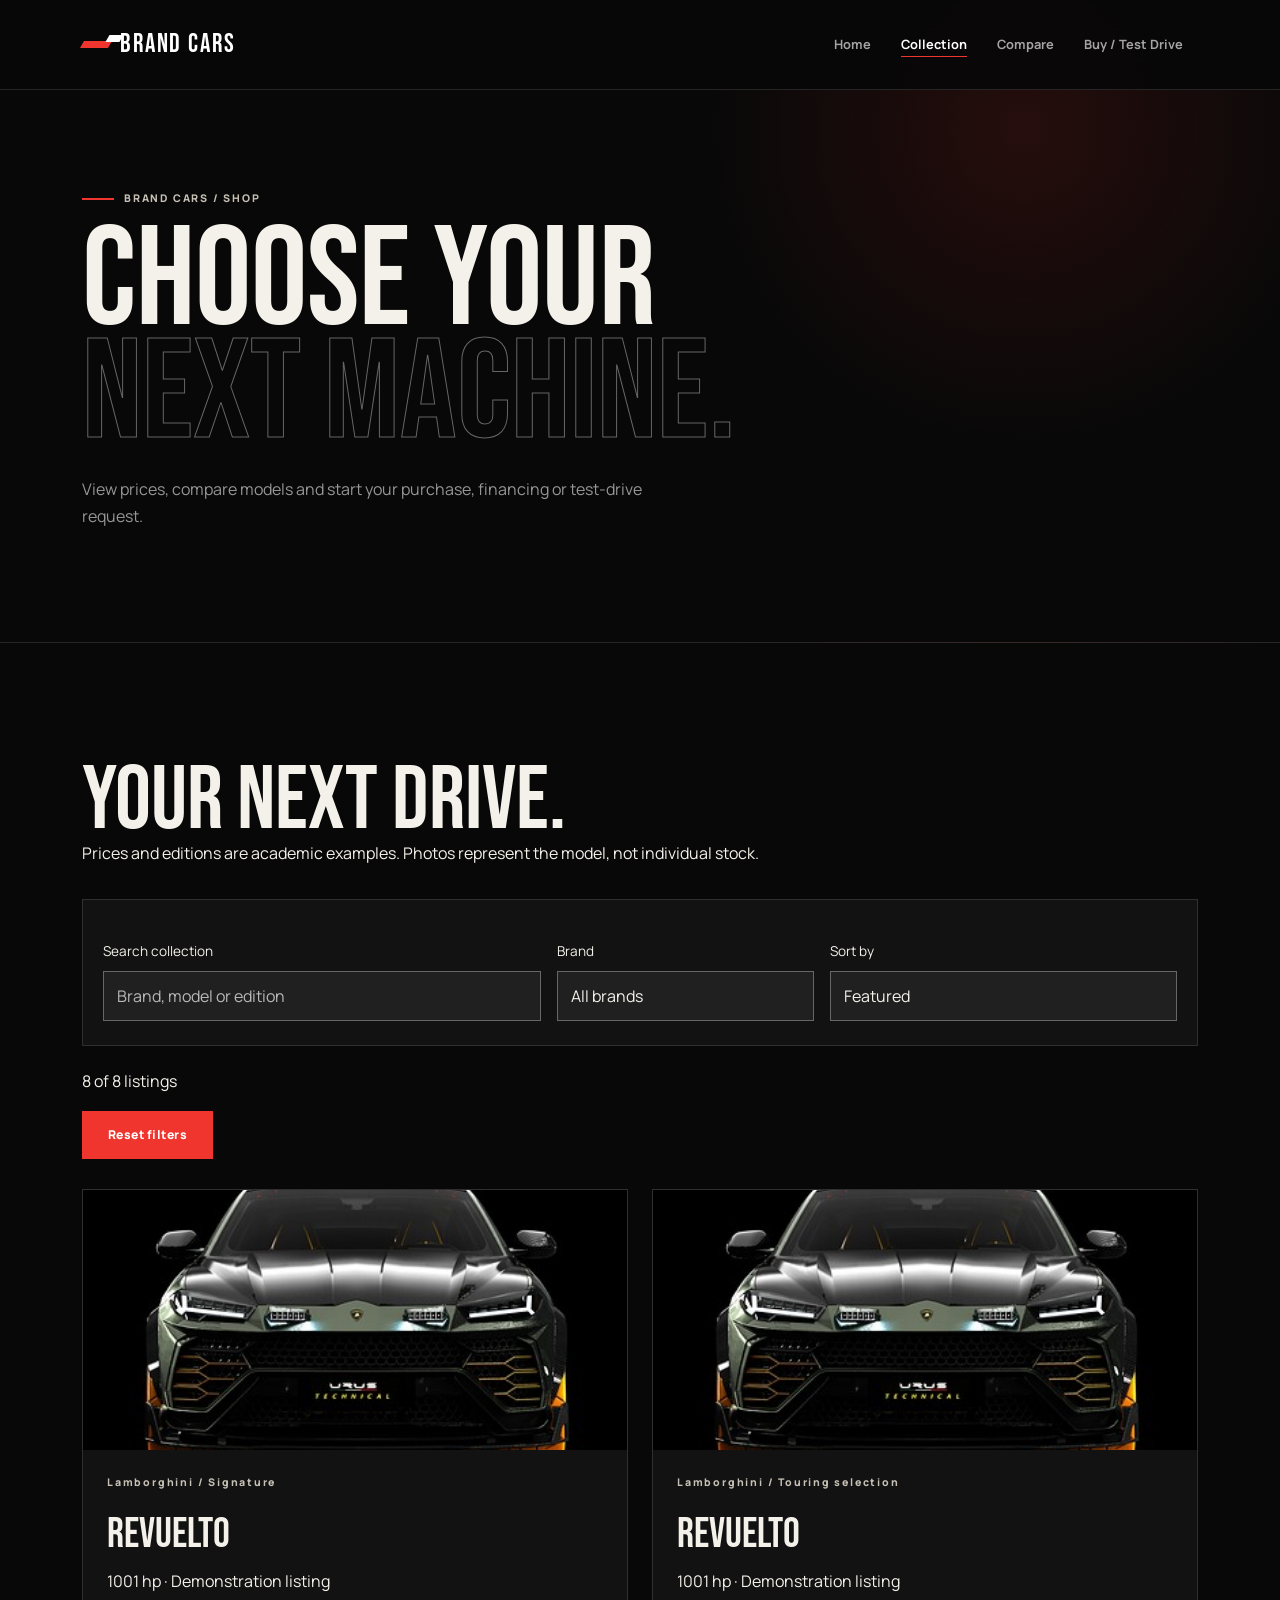
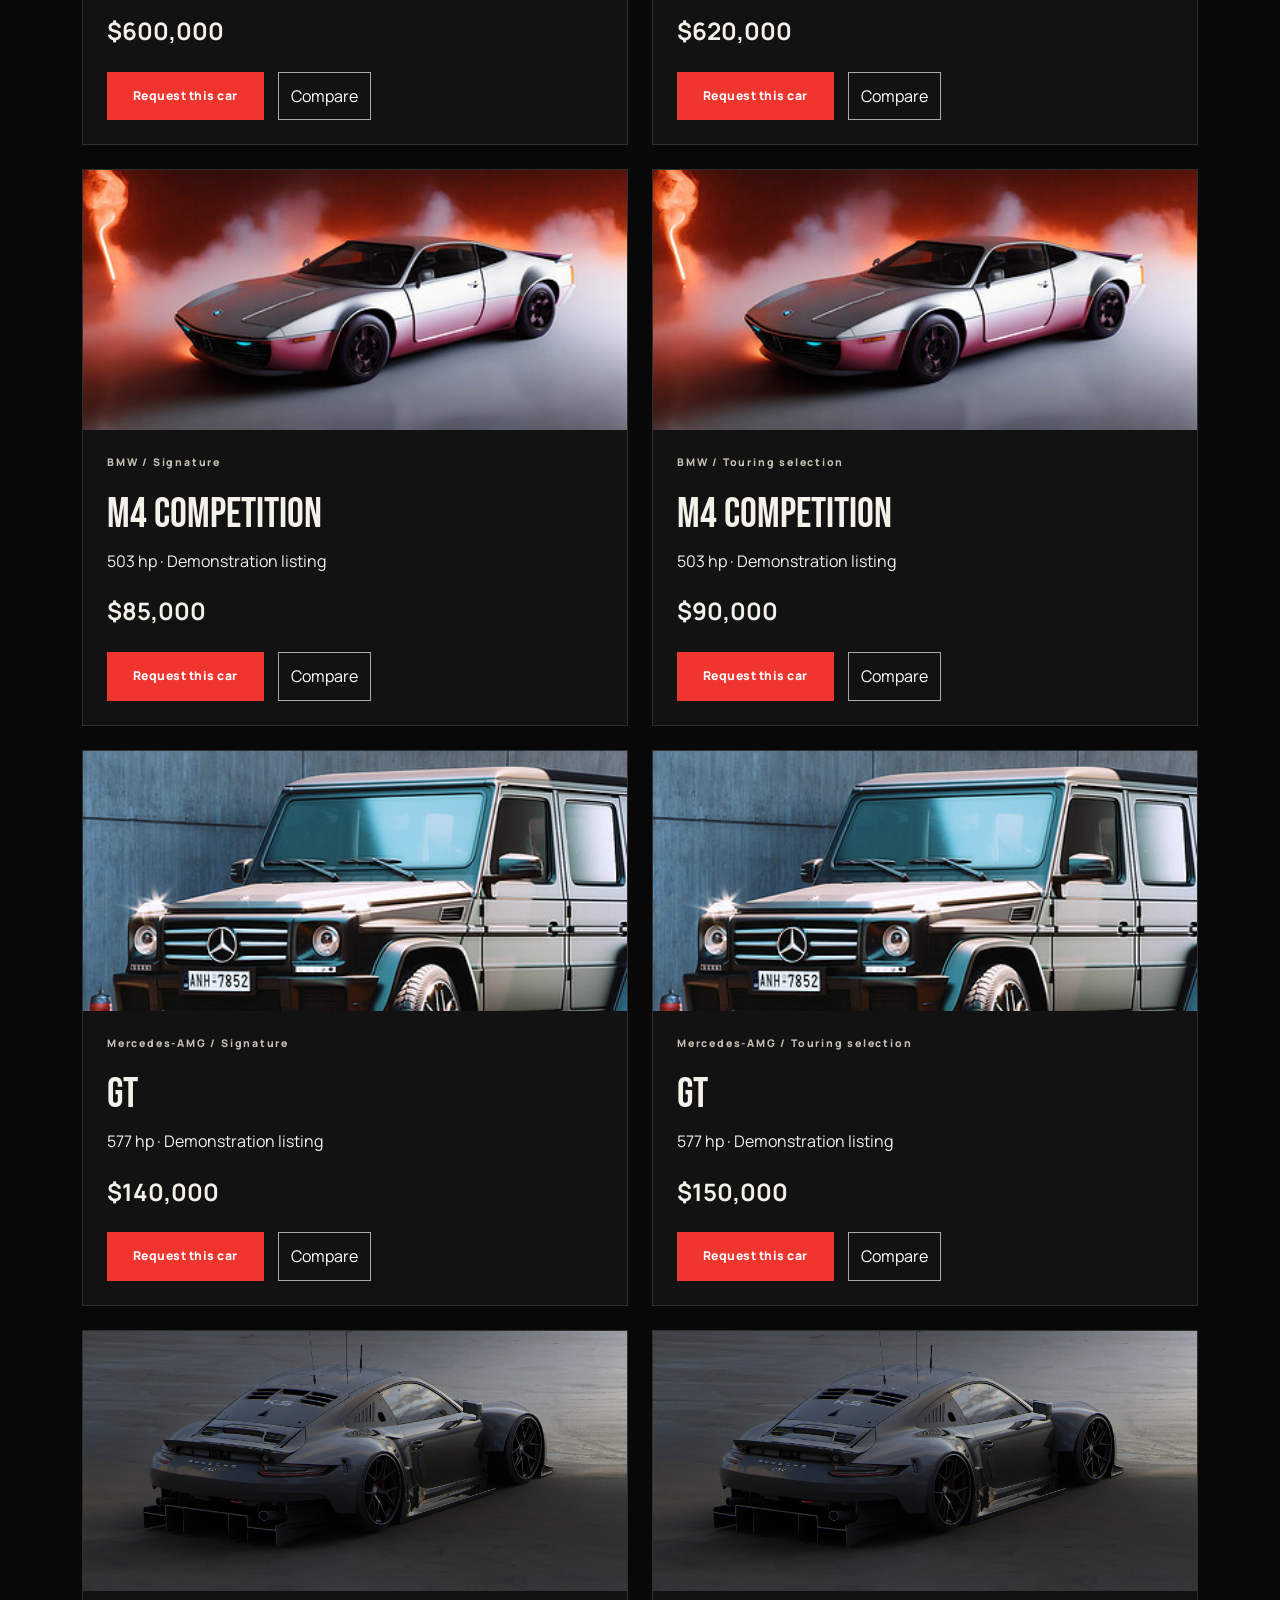
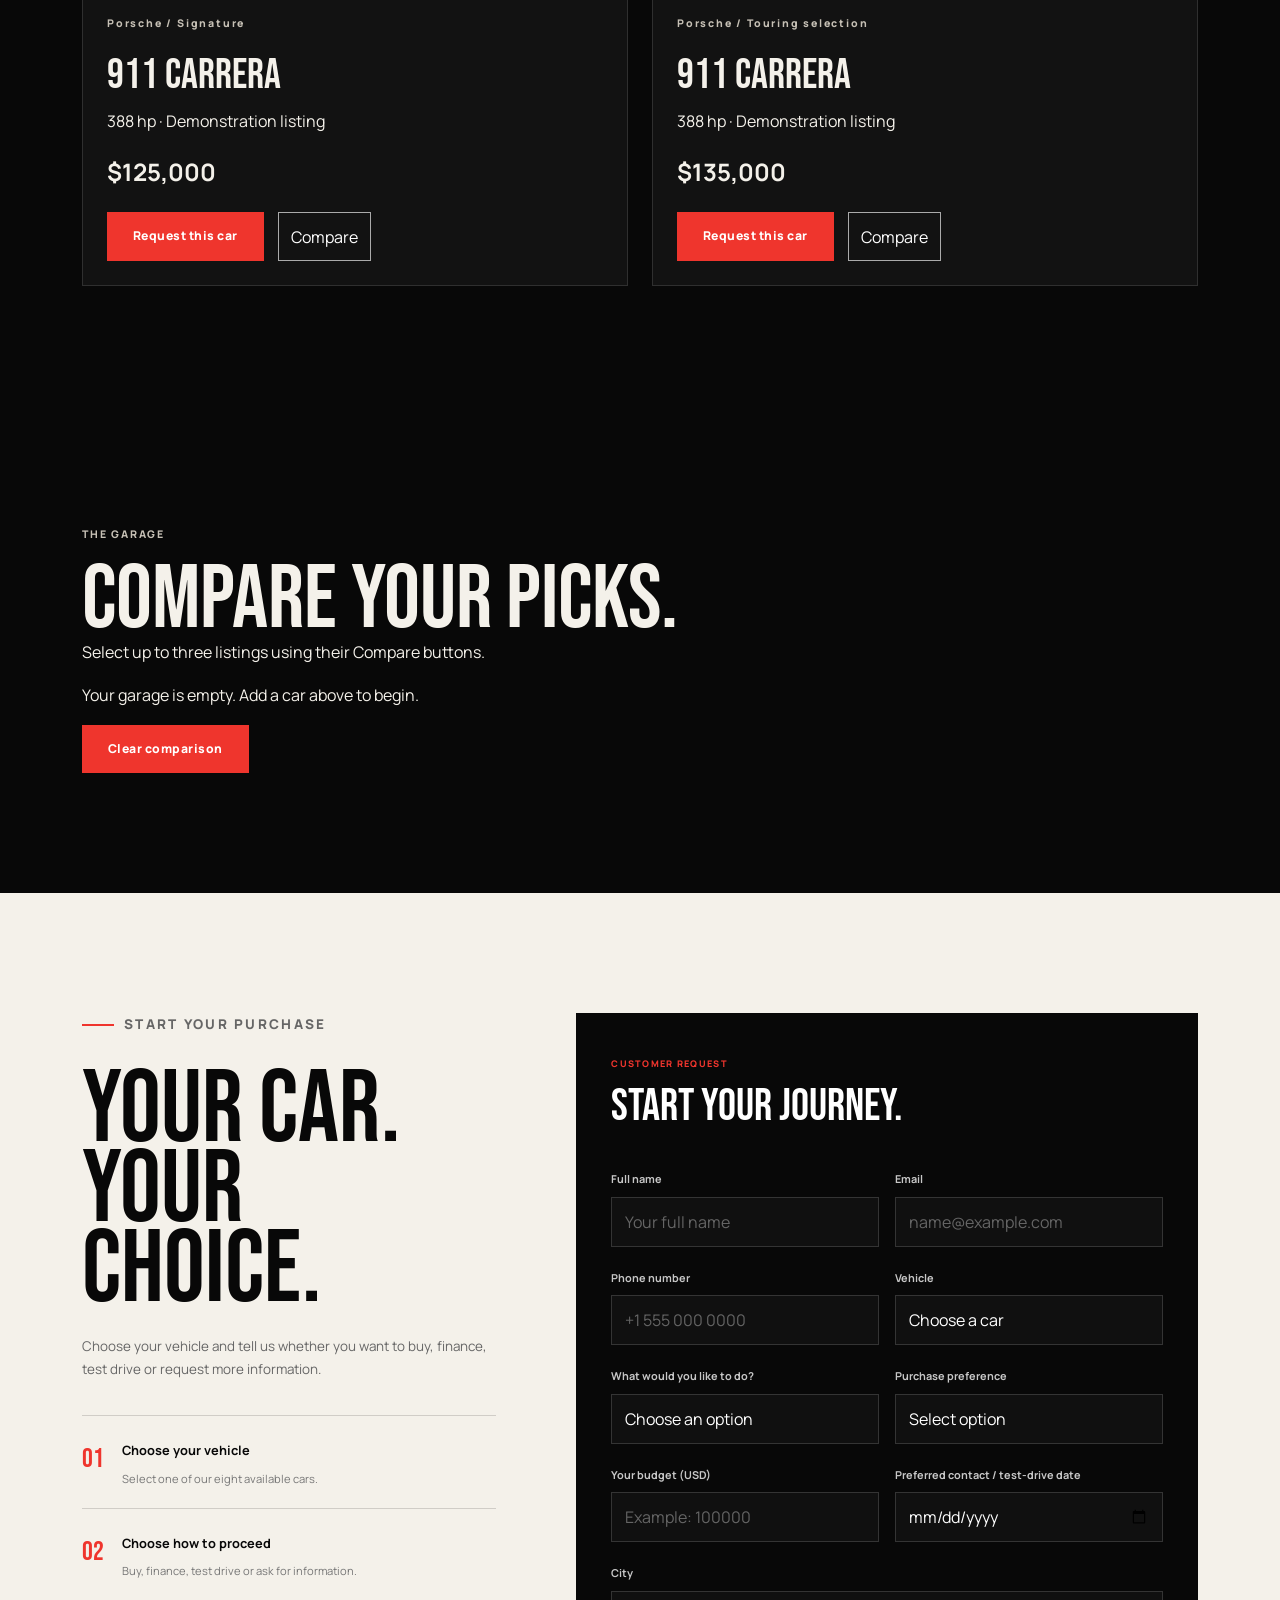
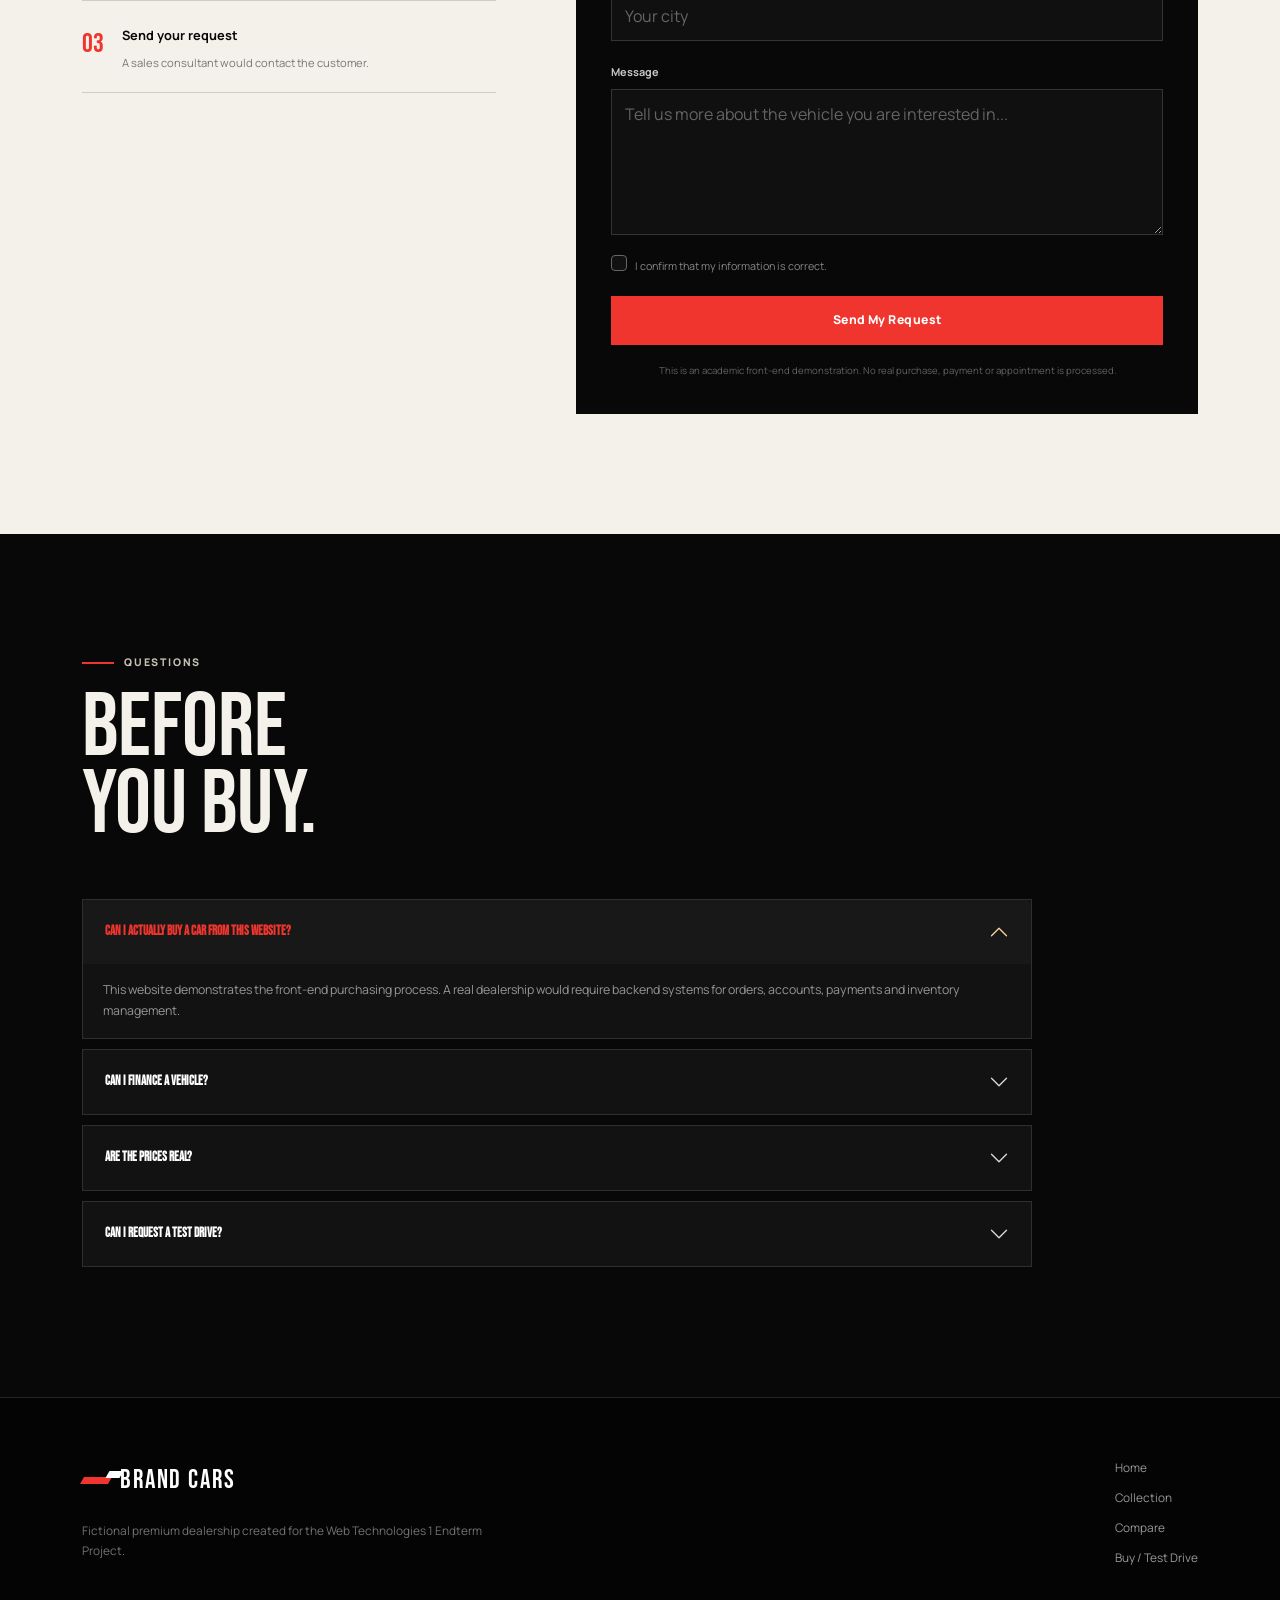
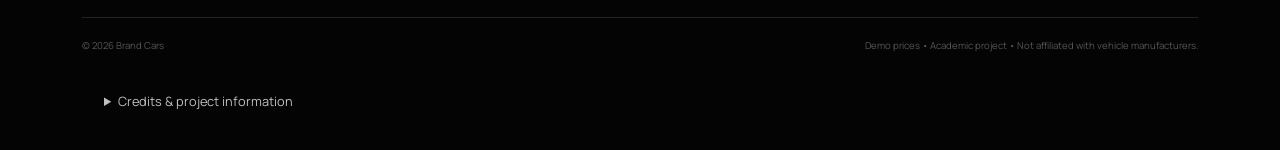
==== commit 52204a98: "Add endterm search comparison and form validation" ====
--- a/inventory.html
+++ b/inventory.html
@@ -1,73 +1,47 @@
 <!DOCTYPE html>
 <html lang="en">
-
 <head>
-
     <meta charset="UTF-8">
-
     <meta
         name="viewport"
         content="width=device-width, initial-scale=1.0">
-
     <meta
         name="description"
         content="Shop luxury and performance vehicles at Brand Cars.">
-
     <title>Shop Cars | Brand Cars</title>
-
-
     <!-- Google Fonts -->
     <link rel="preconnect" href="https://fonts.googleapis.com">
-
     <link
         rel="preconnect"
         href="https://fonts.gstatic.com"
         crossorigin>
-
     <link
         href="https://fonts.googleapis.com/css2?family=Bebas+Neue&family=Manrope:wght@400;500;600;700;800&display=swap"
         rel="stylesheet">
-
-
     <!-- Bootstrap -->
     <link
-        href="https://cdn.jsdelivr.net/npm/bootstrap@5.3.3/dist/css/bootstrap.min.css"
+        href="css/bootstrap.min.css"
         rel="stylesheet">
-
-
     <!-- My CSS -->
     <link
         rel="stylesheet"
         href="css/style.css">
-
+<link rel="stylesheet" href="css/endterm.css">
 </head>
-
-
 <body>
-
-
+<a class="skip-link" href="#main-content">Skip to content</a>
 <!-- =========================
      NAVBAR
 ========================= -->
-
 <header>
-
     <nav class="navbar navbar-expand-lg navbar-dark fixed-top brand-navbar">
-
         <div class="container">
-
-
             <a
                 class="navbar-brand brand-logo"
                 href="index.html">
-
                 <span class="logo-mark"></span>
-
                 BRAND CARS
-
             </a>
-
-
             <button
                 class="navbar-toggler"
                 type="button"
@@ -76,1273 +50,131 @@
                 aria-controls="mainNavbar"
                 aria-expanded="false"
                 aria-label="Toggle navigation">
-
                 <span class="navbar-toggler-icon"></span>
-
             </button>
-
-
             <div
                 class="collapse navbar-collapse"
                 id="mainNavbar">
-
-                <ul class="navbar-nav ms-auto align-items-lg-center">
-
-
-                    <li class="nav-item">
-
-                        <a
-                            class="nav-link"
-                            href="index.html">
-
-                            Home
-
-                        </a>
-
-                    </li>
-
-
-                    <li class="nav-item">
-
-                        <a
-                            class="nav-link active"
-                            href="#inventory">
-
-                            Collection
-
-                        </a>
-
-                    </li>
-
-
-                    <li class="nav-item">
-
-                        <a
-                            class="nav-link"
-                            href="#compare">
-
-                            Compare
-
-                        </a>
-
-                    </li>
-
-
-                    <li class="nav-item">
-
-                        <a
-                            class="nav-link"
-                            href="#buy-car">
-
-                            Buy / Test Drive
-
-                        </a>
-
-                    </li>
-
-
-                    <li class="nav-item ms-lg-3">
-
-                        <a
-                            class="btn navbar-button"
-                            href="#buy-car">
-
-                            Buy a Car
-
-                        </a>
-
-                    </li>
-
-
-                </ul>
-
-            </div>
-
+                <ul class="navbar-nav ms-auto align-items-lg-center"><li class="nav-item"><a class="nav-link "  href="index.html">Home</a></li><li class="nav-item"><a class="nav-link active" aria-current="page" href="inventory.html">Collection</a></li><li class="nav-item"><a class="nav-link" href="inventory.html#compare">Compare</a></li><li class="nav-item"><a class="nav-link" href="inventory.html#buy-car">Buy / Test Drive</a></li></ul>
+            </div>
         </div>
-
     </nav>
-
 </header>
-
-
-
-<main>
-
-
+<main id="main-content" tabindex="-1">
 <!-- =========================
      INVENTORY HERO
 ========================= -->
-
 <section class="inventory-hero">
-
-
     <div class="container">
-
-
         <p class="eyebrow">
-
             <span></span>
-
             BRAND CARS / SHOP
-
         </p>
-
-
         <h1>
-
             CHOOSE YOUR
-
             <span>
                 NEXT MACHINE.
             </span>
-
         </h1>
-
-
         <p>
-
             View prices, compare models and start your
             purchase, financing or test-drive request.
-
         </p>
-
-
     </div>
-
 </section>
-
-
-
 <!-- =========================
      VEHICLES
 ========================= -->
-
-<section
-    class="inventory-section section-space"
-    id="inventory">
-
-
-    <div class="container">
-
-
-        <div class="section-top">
-
-
-            <div>
-
-                <p class="eyebrow">
-
-                    <span></span>
-
-                    AVAILABLE VEHICLES
-
-                </p>
-
-
-                <h2 class="section-title">
-
-                    SHOP THE
-                    <br>
-                    COLLECTION.
-
-                </h2>
-
-            </div>
-
-
-            <p class="section-description">
-
-                Prices on this academic website are
-                demonstration starting prices.
-
-            </p>
-
-
-        </div>
-
-
-
-        <div class="row g-4">
-
-
-            <!-- Lamborghini -->
-
-            <div
-                class="col-md-6"
-                id="lamborghini">
-
-
-                <article class="inventory-card">
-
-
-                    <div class="inventory-image">
-
-
-                        <img
-                            src="images/lamborghini.jpg"
-                            alt="Lamborghini Revuelto">
-
-
-                        <span class="inventory-number">
-                            01
-                        </span>
-
-
-                        <span class="inventory-category">
-                            SUPERCAR
-                        </span>
-
-
-                    </div>
-
-
-
-                    <div class="inventory-content">
-
-
-                        <p class="inventory-brand">
-                            LAMBORGHINI
-                        </p>
-
-
-                        <h2>
-                            Revuelto
-                        </h2>
-
-
-                        <p>
-
-                            Italian supercar design with a
-                            hybrid V12 powertrain and
-                            dramatic road presence.
-
-                        </p>
-
-
-
-                        <div class="inventory-specs">
-
-
-                            <div>
-
-                                <small>
-                                    POWERTRAIN
-                                </small>
-
-                                <strong>
-                                    Hybrid V12
-                                </strong>
-
-                            </div>
-
-
-                            <div>
-
-                                <small>
-                                    DRIVE
-                                </small>
-
-                                <strong>
-                                    AWD
-                                </strong>
-
-                            </div>
-
-
-                            <div>
-
-                                <small>
-                                    SEATS
-                                </small>
-
-                                <strong>
-                                    2
-                                </strong>
-
-                            </div>
-
-
-                        </div>
-
-
-
-                        <div class="car-price">
-
-
-                            <div>
-
-                                <span>
-                                    STARTING FROM
-                                </span>
-
-                                <strong>
-                                    $600,000
-                                </strong>
-
-                            </div>
-
-
-                            <small>
-                                Demo price
-                            </small>
-
-
-                        </div>
-
-
-
-                        <div class="car-actions">
-
-
-                            <a
-                                href="#buy-car"
-                                class="btn buy-button">
-
-                                Buy Now
-
-                            </a>
-
-
-                            <a
-                                href="#buy-car"
-                                class="test-drive-link">
-
-                                Book Test Drive →
-
-                            </a>
-
-
-                        </div>
-
-
-                    </div>
-
-
-                </article>
-
-
-            </div>
-
-
-
-            <!-- BMW -->
-
-            <div
-                class="col-md-6"
-                id="bmw">
-
-
-                <article class="inventory-card">
-
-
-                    <div class="inventory-image">
-
-
-                        <img
-                            src="images/bmw.jpg"
-                            alt="BMW M4 Competition">
-
-
-                        <span class="inventory-number">
-                            02
-                        </span>
-
-
-                        <span class="inventory-category">
-                            SPORTS COUPE
-                        </span>
-
-
-                    </div>
-
-
-
-                    <div class="inventory-content">
-
-
-                        <p class="inventory-brand">
-                            BMW M
-                        </p>
-
-
-                        <h2>
-                            M4 Competition
-                        </h2>
-
-
-                        <p>
-
-                            High-performance coupe combining
-                            everyday usability with aggressive
-                            BMW M engineering.
-
-                        </p>
-
-
-
-                        <div class="inventory-specs">
-
-
-                            <div>
-
-                                <small>
-                                    ENGINE
-                                </small>
-
-                                <strong>
-                                    Twin-Turbo I6
-                                </strong>
-
-                            </div>
-
-
-                            <div>
-
-                                <small>
-                                    DRIVE
-                                </small>
-
-                                <strong>
-                                    xDrive
-                                </strong>
-
-                            </div>
-
-
-                            <div>
-
-                                <small>
-                                    SEATS
-                                </small>
-
-                                <strong>
-                                    4
-                                </strong>
-
-                            </div>
-
-
-                        </div>
-
-
-
-                        <div class="car-price">
-
-
-                            <div>
-
-                                <span>
-                                    STARTING FROM
-                                </span>
-
-                                <strong>
-                                    $85,000
-                                </strong>
-
-                            </div>
-
-
-                            <small>
-                                Demo price
-                            </small>
-
-
-                        </div>
-
-
-
-                        <div class="car-actions">
-
-
-                            <a
-                                href="#buy-car"
-                                class="btn buy-button">
-
-                                Buy Now
-
-                            </a>
-
-
-                            <a
-                                href="#buy-car"
-                                class="test-drive-link">
-
-                                Book Test Drive →
-
-                            </a>
-
-
-                        </div>
-
-
-                    </div>
-
-
-                </article>
-
-            </div>
-
-
-
-            <!-- Mercedes -->
-
-            <div
-                class="col-md-6"
-                id="mercedes">
-
-
-                <article class="inventory-card">
-
-
-                    <div class="inventory-image">
-
-
-                        <img
-                            src="images/mercedes.jpg"
-                            alt="Mercedes AMG GT">
-
-
-                        <span class="inventory-number">
-                            03
-                        </span>
-
-
-                        <span class="inventory-category">
-                            GRAND TOURER
-                        </span>
-
-
-                    </div>
-
-
-
-                    <div class="inventory-content">
-
-
-                        <p class="inventory-brand">
-                            MERCEDES-AMG
-                        </p>
-
-
-                        <h2>
-                            AMG GT
-                        </h2>
-
-
-                        <p>
-
-                            Luxury, technology and powerful
-                            AMG performance combined in one
-                            premium grand tourer.
-
-                        </p>
-
-
-
-                        <div class="inventory-specs">
-
-
-                            <div>
-
-                                <small>
-                                    ENGINE
-                                </small>
-
-                                <strong>
-                                    V8
-                                </strong>
-
-                            </div>
-
-
-                            <div>
-
-                                <small>
-                                    DRIVE
-                                </small>
-
-                                <strong>
-                                    AWD
-                                </strong>
-
-                            </div>
-
-
-                            <div>
-
-                                <small>
-                                    STYLE
-                                </small>
-
-                                <strong>
-                                    Luxury
-                                </strong>
-
-                            </div>
-
-
-                        </div>
-
-
-
-                        <div class="car-price">
-
-
-                            <div>
-
-                                <span>
-                                    STARTING FROM
-                                </span>
-
-                                <strong>
-                                    $140,000
-                                </strong>
-
-                            </div>
-
-
-                            <small>
-                                Demo price
-                            </small>
-
-
-                        </div>
-
-
-
-                        <div class="car-actions">
-
-
-                            <a
-                                href="#buy-car"
-                                class="btn buy-button">
-
-                                Buy Now
-
-                            </a>
-
-
-                            <a
-                                href="#buy-car"
-                                class="test-drive-link">
-
-                                Book Test Drive →
-
-                            </a>
-
-
-                        </div>
-
-
-                    </div>
-
-
-                </article>
-
-
-            </div>
-
-
-
-            <!-- Porsche -->
-
-            <div
-                class="col-md-6"
-                id="porsche">
-
-
-                <article class="inventory-card">
-
-
-                    <div class="inventory-image">
-
-
-                        <img
-                            src="images/porsche.jpg"
-                            alt="Porsche 911 Carrera">
-
-
-                        <span class="inventory-number">
-                            04
-                        </span>
-
-
-                        <span class="inventory-category">
-                            SPORTS CAR
-                        </span>
-
-
-                    </div>
-
-
-
-                    <div class="inventory-content">
-
-
-                        <p class="inventory-brand">
-                            PORSCHE
-                        </p>
-
-
-                        <h2>
-                            911 Carrera
-                        </h2>
-
-
-                        <p>
-
-                            An iconic sports car focused on
-                            precision, balance and timeless
-                            Porsche engineering.
-
-                        </p>
-
-
-
-                        <div class="inventory-specs">
-
-
-                            <div>
-
-                                <small>
-                                    ENGINE
-                                </small>
-
-                                <strong>
-                                    Flat-Six
-                                </strong>
-
-                            </div>
-
-
-                            <div>
-
-                                <small>
-                                    DRIVE
-                                </small>
-
-                                <strong>
-                                    RWD
-                                </strong>
-
-                            </div>
-
-
-                            <div>
-
-                                <small>
-                                    STYLE
-                                </small>
-
-                                <strong>
-                                    Precision
-                                </strong>
-
-                            </div>
-
-
-                        </div>
-
-
-
-                        <div class="car-price">
-
-
-                            <div>
-
-                                <span>
-                                    STARTING FROM
-                                </span>
-
-                                <strong>
-                                    $125,000
-                                </strong>
-
-                            </div>
-
-
-                            <small>
-                                Demo price
-                            </small>
-
-
-                        </div>
-
-
-
-                        <div class="car-actions">
-
-
-                            <a
-                                href="#buy-car"
-                                class="btn buy-button">
-
-                                Buy Now
-
-                            </a>
-
-
-                            <a
-                                href="#buy-car"
-                                class="test-drive-link">
-
-                                Book Test Drive →
-
-                            </a>
-
-
-                        </div>
-
-
-                    </div>
-
-
-                </article>
-
-
-            </div>
-
-
-        </div>
-
-    </div>
-
-</section>
-
-
-
+<section class="inventory-section section-space" id="inventory"><div class="container"><h2 class="section-title">YOUR NEXT DRIVE.</h2><p>Prices and editions are academic examples. Photos represent the model, not individual stock.</p><div class="catalog-controls row g-3"><div class="col-md-5"><label for="search">Search collection</label><input class="form-control" id="search" type="search" placeholder="Brand, model or edition"></div><div class="col-md-3"><label for="brand">Brand</label><select class="form-select" id="brand"><option value="">All brands</option><option>Lamborghini</option><option>BMW</option><option>Mercedes-AMG</option><option>Porsche</option></select></div><div class="col-md-4"><label for="sort">Sort by</label><select class="form-select" id="sort"><option value="featured">Featured</option><option value="low">Price: low to high</option><option value="high">Price: high to low</option></select></div></div><p id="result-count" role="status"></p><button class="btn main-button" id="clear-filters" type="button">Reset filters</button><div id="car-list" class="endterm-grid"></div><p id="empty" hidden>No cars match your search. Try another brand or reset the filters.</p></div></section>
 <!-- =========================
      COMPARISON TABLE
 ========================= -->
-
-<section
-    class="compare-section section-space"
-    id="compare">
-
-
-    <div class="container">
-
-
-        <div class="section-top">
-
-
-            <div>
-
-                <p class="eyebrow">
-
-                    <span></span>
-
-                    COMPARE CARS
-
-                </p>
-
-
-                <h2 class="section-title">
-
-                    FIND THE
-                    <br>
-                    RIGHT ONE.
-
-                </h2>
-
-            </div>
-
-
-        </div>
-
-
-
-        <div class="table-responsive custom-table-wrapper">
-
-
-            <table class="table custom-table align-middle">
-
-
-                <caption>
-
-                    Brand Cars vehicle comparison.
-                    Prices are demonstration values.
-
-                </caption>
-
-
-                <thead>
-
-                <tr>
-
-                    <th>
-                        Specification
-                    </th>
-
-                    <th>
-                        Lamborghini
-                    </th>
-
-                    <th>
-                        BMW
-                    </th>
-
-                    <th>
-                        Mercedes-AMG
-                    </th>
-
-                    <th>
-                        Porsche
-                    </th>
-
-                </tr>
-
-                </thead>
-
-
-
-                <tbody>
-
-
-                <tr>
-
-                    <th>
-                        Model
-                    </th>
-
-                    <td>
-                        Revuelto
-                    </td>
-
-                    <td>
-                        M4 Competition
-                    </td>
-
-                    <td>
-                        AMG GT
-                    </td>
-
-                    <td>
-                        911 Carrera
-                    </td>
-
-                </tr>
-
-
-
-                <tr>
-
-                    <th>
-                        Category
-                    </th>
-
-                    <td>
-                        Supercar
-                    </td>
-
-                    <td>
-                        Sports Coupe
-                    </td>
-
-                    <td>
-                        Grand Tourer
-                    </td>
-
-                    <td>
-                        Sports Car
-                    </td>
-
-                </tr>
-
-
-
-                <tr>
-
-                    <th>
-                        Engine
-                    </th>
-
-                    <td>
-                        Hybrid V12
-                    </td>
-
-                    <td>
-                        Twin-Turbo I6
-                    </td>
-
-                    <td>
-                        V8
-                    </td>
-
-                    <td>
-                        Flat-Six
-                    </td>
-
-                </tr>
-
-
-
-                <tr>
-
-                    <th>
-                        Drive
-                    </th>
-
-                    <td>
-                        AWD
-                    </td>
-
-                    <td>
-                        xDrive
-                    </td>
-
-                    <td>
-                        AWD
-                    </td>
-
-                    <td>
-                        RWD
-                    </td>
-
-                </tr>
-
-
-
-                <tr>
-
-                    <th>
-                        Character
-                    </th>
-
-                    <td>
-                        Extreme
-                    </td>
-
-                    <td>
-                        Aggressive
-                    </td>
-
-                    <td>
-                        Luxury
-                    </td>
-
-                    <td>
-                        Precision
-                    </td>
-
-                </tr>
-
-
-
-                <tr class="price-row">
-
-                    <th>
-                        Starting Price
-                    </th>
-
-                    <td>
-                        $600,000
-                    </td>
-
-                    <td>
-                        $85,000
-                    </td>
-
-                    <td>
-                        $140,000
-                    </td>
-
-                    <td>
-                        $125,000
-                    </td>
-
-                </tr>
-
-
-                </tbody>
-
-
-            </table>
-
-
-        </div>
-
-
-
-        <p class="table-note">
-
-            Prices shown are fictional demonstration prices
-            created for this academic project.
-
-        </p>
-
-
-    </div>
-
-</section>
-
-
-
+<section class="section-space" id="compare"><div class="container"><p class="eyebrow">THE GARAGE</p><h2 class="section-title">COMPARE YOUR PICKS.</h2><p>Select up to three listings using their Compare buttons.</p><p id="compare-status" role="status"></p><div id="comparison" class="table-responsive" tabindex="0" aria-label="Vehicle comparison"></div><button id="clear-compare" class="btn main-button" type="button">Clear comparison</button></div></section>
 <!-- =========================
      BUY / TEST DRIVE FORM
 ========================= -->
-
 <section
     class="purchase-section section-space"
     id="buy-car">
-
-
     <div class="container">
-
-
         <div class="purchase-layout">
-
-
             <!-- LEFT -->
-
             <div class="purchase-copy">
-
-
                 <p class="eyebrow dark-eyebrow">
-
                     <span></span>
-
                     START YOUR PURCHASE
-
                 </p>
-
-
                 <h2>
-
                     YOUR CAR.
                     <br>
                     YOUR CHOICE.
-
                 </h2>
-
-
                 <p>
-
                     Choose your vehicle and tell us whether
                     you want to buy, finance, test drive or
                     request more information.
-
                 </p>
-
-
-
                 <div class="purchase-step">
-
-
                     <span>
                         01
                     </span>
-
-
                     <div>
-
                         <strong>
                             Choose your vehicle
                         </strong>
-
                         <p>
-                            Select one of our four available cars.
+                            Select one of our eight available cars.
                         </p>
-
-                    </div>
-
-
-                </div>
-
-
-
+                    </div>
+                </div>
                 <div class="purchase-step">
-
-
                     <span>
                         02
                     </span>
-
-
                     <div>
-
                         <strong>
                             Choose how to proceed
                         </strong>
-
                         <p>
                             Buy, finance, test drive or ask for information.
                         </p>
-
-                    </div>
-
-
-                </div>
-
-
-
+                    </div>
+                </div>
                 <div class="purchase-step">
-
-
                     <span>
                         03
                     </span>
-
-
                     <div>
-
                         <strong>
                             Send your request
                         </strong>
-
                         <p>
                             A sales consultant would contact the customer.
                         </p>
-
-                    </div>
-
-
-                </div>
-
-
-            </div>
-
-
-
+                    </div>
+                </div>
+            </div>
             <!-- FORM -->
-
             <form
                 class="purchase-form"
                 action="#buy-car"
-                onsubmit="event.preventDefault(); alert('Demo request submitted successfully!');">
-
-
+                id="request-form" novalidate>
                 <div class="form-title">
-
                     <span>
                         CUSTOMER REQUEST
                     </span>
-
                     <h3>
                         Start your journey.
                     </h3>
-
-                </div>
-
-
-
+                </div>
                 <div class="row g-3">
-
-
                     <!-- NAME -->
-
-                    <div class="col-md-6">
-
-
+                    <div class="col-md-6">
                         <label
                             for="fullName"
                             class="form-label">
-
                             Full name
-
-                        </label>
-
-
+                        </label>
                         <input
                             type="text"
                             class="form-control"
@@ -1350,26 +182,14 @@
                             name="fullName"
                             placeholder="Your full name"
                             required>
-
-
-                    </div>
-
-
-
+                    </div>
                     <!-- EMAIL -->
-
-                    <div class="col-md-6">
-
-
+                    <div class="col-md-6">
                         <label
                             for="email"
                             class="form-label">
-
                             Email
-
-                        </label>
-
-
+                        </label>
                         <input
                             type="email"
                             class="form-control"
@@ -1377,26 +197,14 @@
                             name="email"
                             placeholder="name@example.com"
                             required>
-
-
-                    </div>
-
-
-
+                    </div>
                     <!-- PHONE -->
-
-                    <div class="col-md-6">
-
-
+                    <div class="col-md-6">
                         <label
                             for="phone"
                             class="form-label">
-
                             Phone number
-
-                        </label>
-
-
+                        </label>
                         <input
                             type="tel"
                             class="form-control"
@@ -1404,249 +212,116 @@
                             name="phone"
                             placeholder="+1 555 000 0000"
                             required>
-
-
-                    </div>
-
-
-
+                    </div>
                     <!-- VEHICLE -->
-
-                    <div class="col-md-6">
-
-
+                    <div class="col-md-6">
                         <label
                             for="carModel"
                             class="form-label">
-
                             Vehicle
-
-                        </label>
-
-
+                        </label>
                         <select
                             class="form-select"
                             id="carModel"
                             name="carModel"
-                            required>
-
-
-                            <option
-                                value=""
-                                selected
-                                disabled>
-
-                                Choose a car
-
-                            </option>
-
-
-                            <option>
-                                Lamborghini Revuelto — $600,000
-                            </option>
-
-
-                            <option>
-                                BMW M4 Competition — $85,000
-                            </option>
-
-
-                            <option>
-                                Mercedes-AMG GT — $140,000
-                            </option>
-
-
-                            <option>
-                                Porsche 911 Carrera — $125,000
-                            </option>
-
-
-                        </select>
-
-
-                    </div>
-
-
-
+                            required><option value="">Choose a car</option></select>
+                    </div>
                     <!-- INTENTION -->
-
-                    <div class="col-md-6">
-
-
+                    <div class="col-md-6">
                         <label
                             for="requestType"
                             class="form-label">
-
                             What would you like to do?
-
-                        </label>
-
-
+                        </label>
                         <select
                             class="form-select"
                             id="requestType"
                             name="requestType"
                             required>
-
-
                             <option
                                 value=""
                                 selected
                                 disabled>
-
                                 Choose an option
-
-                            </option>
-
-
+                            </option>
                             <option value="buy">
                                 Buy this vehicle
                             </option>
-
-
                             <option value="finance">
                                 Finance this vehicle
                             </option>
-
-
                             <option value="test-drive">
                                 Book a test drive
                             </option>
-
-
                             <option value="information">
                                 Ask for vehicle information
                             </option>
-
-
                         </select>
-
-
-                    </div>
-
-
-
+                    </div>
                     <!-- PAYMENT -->
-
-                    <div class="col-md-6">
-
-
+                    <div class="col-md-6">
                         <label
                             for="paymentPreference"
                             class="form-label">
-
                             Purchase preference
-
-                        </label>
-
-
+                        </label>
                         <select
                             class="form-select"
                             id="paymentPreference"
                             name="paymentPreference">
-
-
                             <option
                                 value=""
                                 selected>
-
                                 Select option
-
-                            </option>
-
-
+                            </option>
                             <option>
                                 Full payment
                             </option>
-
-
                             <option>
                                 Financing
                             </option>
-
-
                             <option>
                                 Trade-in + payment
                             </option>
-
-
                             <option>
                                 Not sure yet
                             </option>
-
-
                         </select>
-
-
-                    </div>
-
-
-
+                    </div>
                     <!-- BUDGET -->
-
-                    <div class="col-md-6">
-
-
+                    <div class="col-md-6">
                         <label
                             for="budget"
                             class="form-label">
-
                             Your budget (USD)
-
-                        </label>
-
-
+                        </label>
                         <input
                             type="number"
                             class="form-control"
                             id="budget"
                             name="budget"
                             placeholder="Example: 100000">
-
-
-                    </div>
-
-
-
+                    </div>
                     <!-- DATE -->
-
-                    <div class="col-md-6">
-
-
+                    <div class="col-md-6">
                         <label
                             for="preferredDate"
                             class="form-label">
-
                             Preferred contact / test-drive date
-
-                        </label>
-
-
+                        </label>
                         <input
                             type="date"
                             class="form-control"
                             id="preferredDate"
                             name="preferredDate">
-
-
-                    </div>
-
-
-
+                    </div>
                     <!-- CITY -->
-
                     <div class="col-12">
-
-
                         <label
                             for="city"
                             class="form-label">
-
                             City
-
-                        </label>
-
-
+                        </label>
                         <input
                             type="text"
                             class="form-control"
@@ -1654,414 +329,206 @@
                             name="city"
                             placeholder="Your city"
                             required>
-
-
-                    </div>
-
-
-
+                    </div>
                     <!-- MESSAGE -->
-
                     <div class="col-12">
-
-
                         <label
                             for="message"
                             class="form-label">
-
                             Message
-
-                        </label>
-
-
+                        </label>
                         <textarea
                             class="form-control"
                             id="message"
                             name="message"
                             rows="5"
                             placeholder="Tell us more about the vehicle you are interested in..."></textarea>
-
-
-                    </div>
-
-
-
+                    </div>
                     <!-- CHECKBOX -->
-
                     <div class="col-12">
-
-
                         <div class="form-check">
-
-
                             <input
                                 class="form-check-input"
                                 type="checkbox"
                                 id="agreement"
                                 required>
-
-
                             <label
                                 class="form-check-label"
                                 for="agreement">
-
                                 I confirm that my information is correct.
-
                             </label>
-
-
                         </div>
-
-
-                    </div>
-
-
-
+                    </div>
                     <!-- BUTTON -->
-
                     <div class="col-12">
-
-
                         <button
                             type="submit"
                             class="btn main-button w-100">
-
                             Send My Request
-
                         </button>
-
-
-                    </div>
-
-
-                </div>
-
-
-
+                    </div>
+                </div>
                 <p class="form-disclaimer">
-
                     This is an academic front-end demonstration.
                     No real purchase, payment or appointment is processed.
-
                 </p>
-
-
-            </form>
-
-
+            <div id="form-success" class="success-message" role="status" tabindex="-1" style="display:none"></div></form>
         </div>
-
     </div>
-
 </section>
-
-
-
 <!-- =========================
      FAQ
 ========================= -->
-
 <section class="faq-section section-space">
-
-
     <div class="container">
-
-
         <div class="section-top">
-
             <div>
-
                 <p class="eyebrow">
-
                     <span></span>
-
                     QUESTIONS
-
                 </p>
-
-
                 <h2 class="section-title">
-
                     BEFORE
                     <br>
                     YOU BUY.
-
                 </h2>
-
-            </div>
-
+            </div>
         </div>
-
-
-
         <div
             class="accordion custom-accordion"
             id="faqAccordion">
-
-
             <div class="accordion-item">
-
-
-                <h2 class="accordion-header">
-
-
+                <h3 class="accordion-header">
                     <button
                         class="accordion-button"
                         type="button"
                         data-bs-toggle="collapse"
                         data-bs-target="#answerOne">
-
                         Can I actually buy a car from this website?
-
                     </button>
-
-
-                </h2>
-
-
+                </h3>
                 <div
                     id="answerOne"
                     class="accordion-collapse collapse show"
                     data-bs-parent="#faqAccordion">
-
-
                     <div class="accordion-body">
-
                         This website demonstrates the front-end
                         purchasing process. A real dealership would
                         require backend systems for orders, accounts,
                         payments and inventory management.
-
-                    </div>
-
-
-                </div>
-
-
-            </div>
-
-
-
+                    </div>
+                </div>
+            </div>
             <div class="accordion-item">
-
-
-                <h2 class="accordion-header">
-
-
+                <h3 class="accordion-header">
                     <button
                         class="accordion-button collapsed"
                         type="button"
                         data-bs-toggle="collapse"
                         data-bs-target="#answerTwo">
-
                         Can I finance a vehicle?
-
                     </button>
-
-
-                </h2>
-
-
+                </h3>
                 <div
                     id="answerTwo"
                     class="accordion-collapse collapse"
                     data-bs-parent="#faqAccordion">
-
-
                     <div class="accordion-body">
-
                         The interface includes financing as a customer
                         preference. Real financing would require a
                         dealership and financial institution.
-
-                    </div>
-
-
-                </div>
-
-
-            </div>
-
-
-
+                    </div>
+                </div>
+            </div>
             <div class="accordion-item">
-
-
-                <h2 class="accordion-header">
-
-
+                <h3 class="accordion-header">
                     <button
                         class="accordion-button collapsed"
                         type="button"
                         data-bs-toggle="collapse"
                         data-bs-target="#answerThree">
-
                         Are the prices real?
-
                     </button>
-
-
-                </h2>
-
-
+                </h3>
                 <div
                     id="answerThree"
                     class="accordion-collapse collapse"
                     data-bs-parent="#faqAccordion">
-
-
                     <div class="accordion-body">
-
                         No. The prices are demonstration values
                         created for this academic website.
-
-                    </div>
-
-
-                </div>
-
-
-            </div>
-
-
-
+                    </div>
+                </div>
+            </div>
             <div class="accordion-item">
-
-
-                <h2 class="accordion-header">
-
-
+                <h3 class="accordion-header">
                     <button
                         class="accordion-button collapsed"
                         type="button"
                         data-bs-toggle="collapse"
                         data-bs-target="#answerFour">
-
                         Can I request a test drive?
-
                     </button>
-
-
-                </h2>
-
-
+                </h3>
                 <div
                     id="answerFour"
                     class="accordion-collapse collapse"
                     data-bs-parent="#faqAccordion">
-
-
                     <div class="accordion-body">
-
                         Yes. Choose "Book a test drive" in the customer
                         request form and select your preferred date.
-
-                    </div>
-
-
-                </div>
-
-
-            </div>
-
-
+                    </div>
+                </div>
+            </div>
         </div>
-
     </div>
-
 </section>
-
-
 </main>
-
-
-
 <!-- =========================
      FOOTER
 ========================= -->
-
 <footer class="site-footer">
-
-
     <div class="container">
-
-
         <div class="footer-top">
-
-
             <div>
-
                 <a
                     href="index.html"
                     class="brand-logo footer-logo">
-
                     <span class="logo-mark"></span>
-
                     BRAND CARS
-
                 </a>
-
-
                 <p>
-
                     Fictional premium dealership created
-                    for the Web Technologies 1 Midterm Project.
-
+                    for the Web Technologies 1 Endterm Project.
                 </p>
-
-            </div>
-
-
-
+            </div>
             <div class="footer-links">
-
                 <a href="index.html">
                     Home
                 </a>
-
                 <a href="#inventory">
                     Collection
                 </a>
-
                 <a href="#compare">
                     Compare
                 </a>
-
                 <a href="#buy-car">
                     Buy / Test Drive
                 </a>
-
-            </div>
-
-
+            </div>
         </div>
-
-
-
         <div class="footer-bottom">
-
             <span>
                 © 2026 Brand Cars
             </span>
-
             <span>
                 Demo prices • Academic project • Not affiliated with vehicle manufacturers.
             </span>
-
         </div>
-
-
     </div>
-
-</footer>
-
-
-
+<details class="credits"><summary>Credits &amp; project information</summary><p>Brand Cars by Jamshid Elham. Original midterm layout and supplied photos retained. OpenAI ChatGPT / Codex assisted with endterm JavaScript, styling, debugging and documentation. Bootstrap 5.3.3: layout and form components (getbootstrap.com). jQuery 3.7.1: interface effects (jquery.com). Google Fonts: Bebas Neue and Manrope. Vehicle imagery: Khyzyl Saleem, <a href="https://www.artstation.com/khyzylsaleem">ArtStation portfolio</a> (source supplied by Jamshid Elham). Vehicle prices and editions are fictional demonstration data; images are representative.</p></details></footer>
 <script
-    src="https://cdn.jsdelivr.net/npm/bootstrap@5.3.3/dist/js/bootstrap.bundle.min.js">
+    src="js/vendor/bootstrap.bundle.min.js">
 </script>
-
-
-</body>
-
+<noscript><p>This collection requires JavaScript for search, comparison and requests.</p></noscript><script src="js/vendor/jquery.min.js"></script><script src="js/cars.js"></script><script src="js/app.js"></script></body>
 </html>
--- a/css/endterm.css
+++ b/css/endterm.css
@@ -0,0 +1,30 @@
+/* Endterm additions: preserve the midterm palette, type and spacing. */
+:focus-visible { outline: 3px solid #ffb348 !important; outline-offset: 5px; }
+.skip-link { position:fixed; top:-100px; left:12px; z-index:2000; padding:12px; background:#fff; color:#080808; }
+.skip-link:focus { top:12px; }
+html { scroll-behavior:auto; }
+[id] { scroll-margin-top:100px; }
+.catalog-controls { margin:32px 0 22px; padding:24px 12px; border:1px solid var(--border); background:var(--surface); }
+.catalog-controls label { display:block; margin-bottom:8px; font-size:.85rem; }
+.catalog-controls .form-control,.catalog-controls .form-select { background-color:#202020; color:var(--white); border:1px solid #666; border-radius:0; }
+.catalog-controls input::placeholder { color:#b9b9b9; }
+.endterm-grid { display:grid; grid-template-columns:repeat(2,minmax(0,1fr)); gap:24px; margin-top:30px; }
+.listing { min-width:0; background:var(--surface); border:1px solid var(--border); transition:transform .2s,border-color .2s; }
+.listing:hover { transform:translateY(-4px); border-color:var(--red); }
+.listing img { width:100%; height:260px; object-fit:cover; }
+.listing-body { padding:24px; }
+.listing h3 { font-size:2.6rem; }
+.listing-body>strong { font-size:1.5rem; }
+.listing-actions { display:flex; flex-wrap:wrap; gap:14px; margin-top:20px; }
+.compare-button { border:1px solid #aaa; color:white; border-radius:0; }
+.compare-button:hover,.compare-button[aria-pressed="true"] { background:var(--white); color:var(--black); }
+.success-message { border:1px solid #76dba4; background:#103b2b; color:#dcffeb; padding:20px; margin-top:20px; }
+.invalid-feedback { color:#ffaca7; }
+.credits { max-width:1120px; margin:25px auto 0; padding:0 24px; font-size:.8rem; color:#bfbfbf; }
+.credits summary { cursor:pointer; padding:12px 0; }
+#comparison .table { --bs-table-bg:#151515; --bs-table-color:#f4f1ea; --bs-table-border-color:#555; }
+#comparison caption { color:#c6c0b5; caption-side:top; }
+.nav-link.active { color:white!important; text-decoration:underline; text-decoration-color:var(--red); text-underline-offset:7px; }
+.hero-content,.why-layout>* { min-width:0; }
+@media(max-width:767px) { .endterm-grid {grid-template-columns:1fr;} .listing img {height:230px;} .listing h3 {font-size:2.2rem;} .catalog-controls {padding:16px 0;} .hero h1 {font-size:clamp(3.8rem,15vw,6rem);} .section-title {font-size:clamp(2.8rem,11vw,5rem);} .featured-model-box {margin-left:0;} }
+@media(prefers-reduced-motion:reduce) { *,*::before,*::after {transition:none!important; animation:none!important; scroll-behavior:auto!important;} }
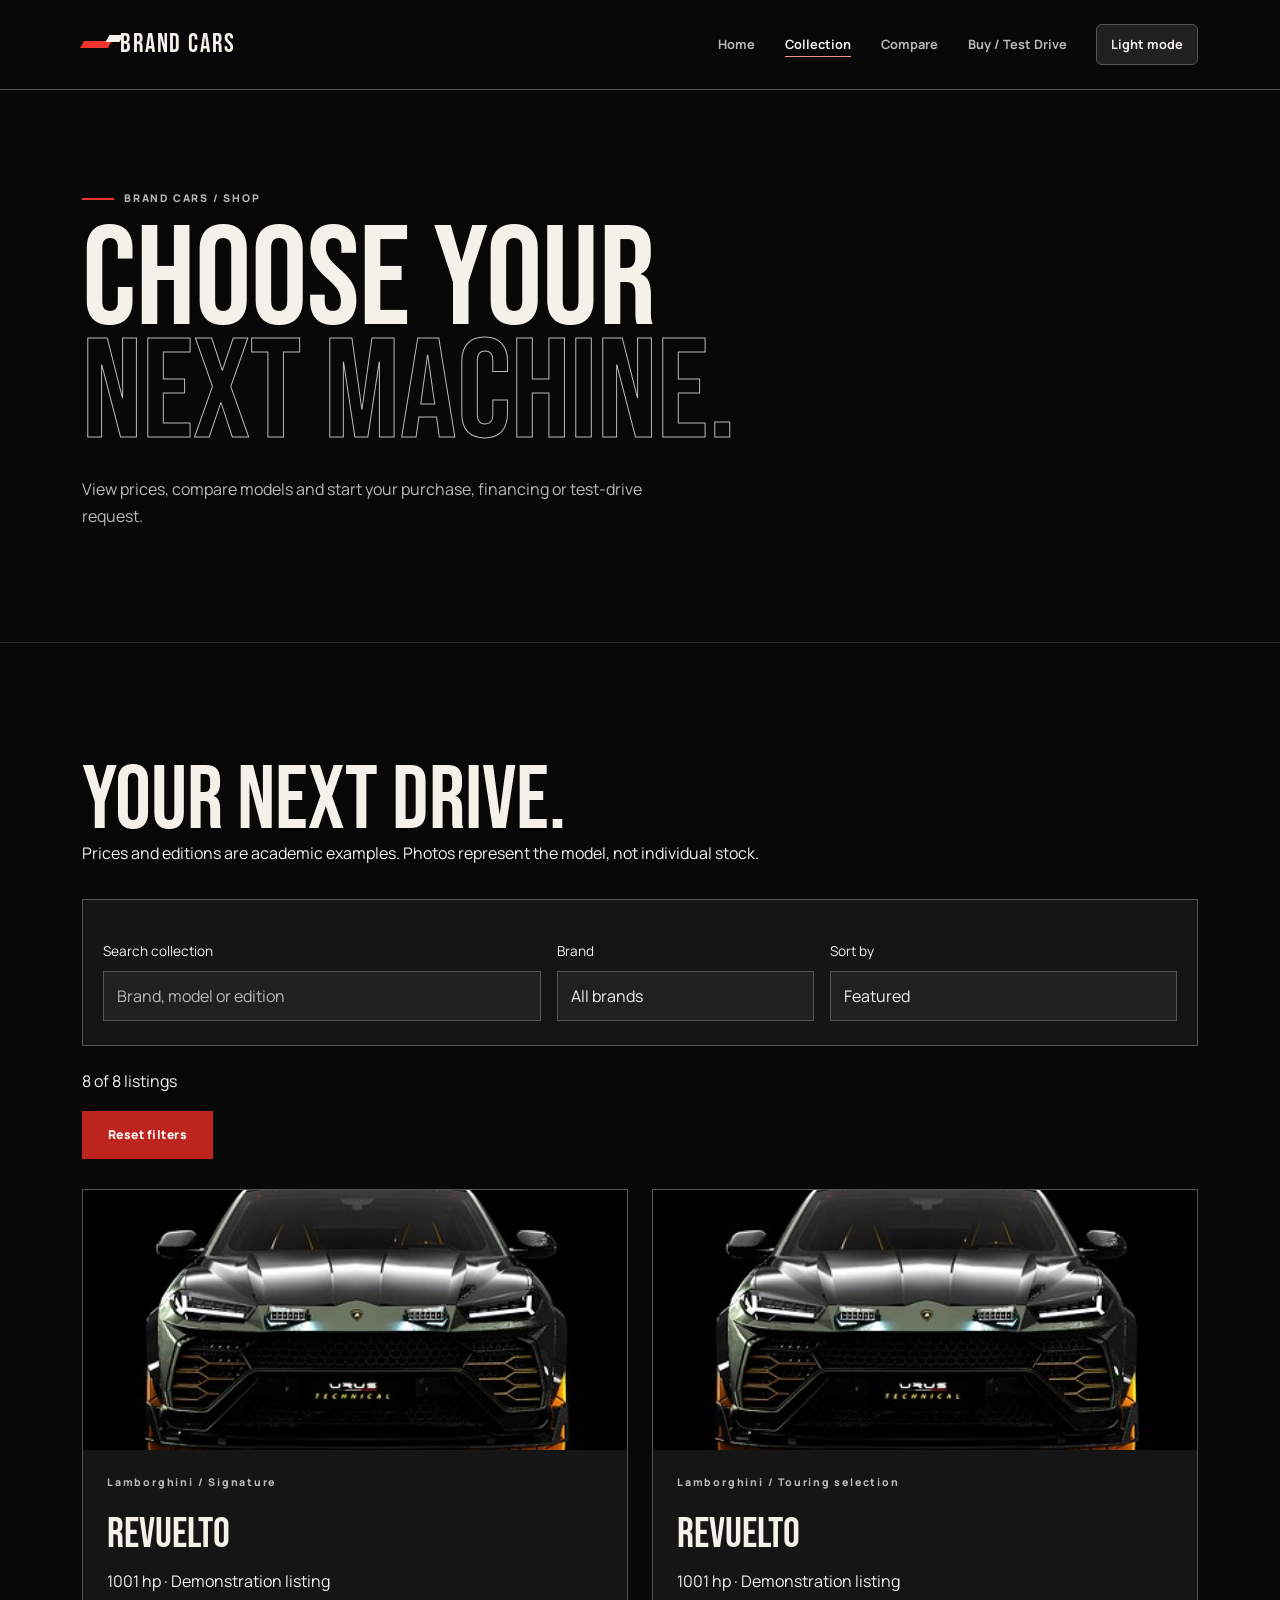
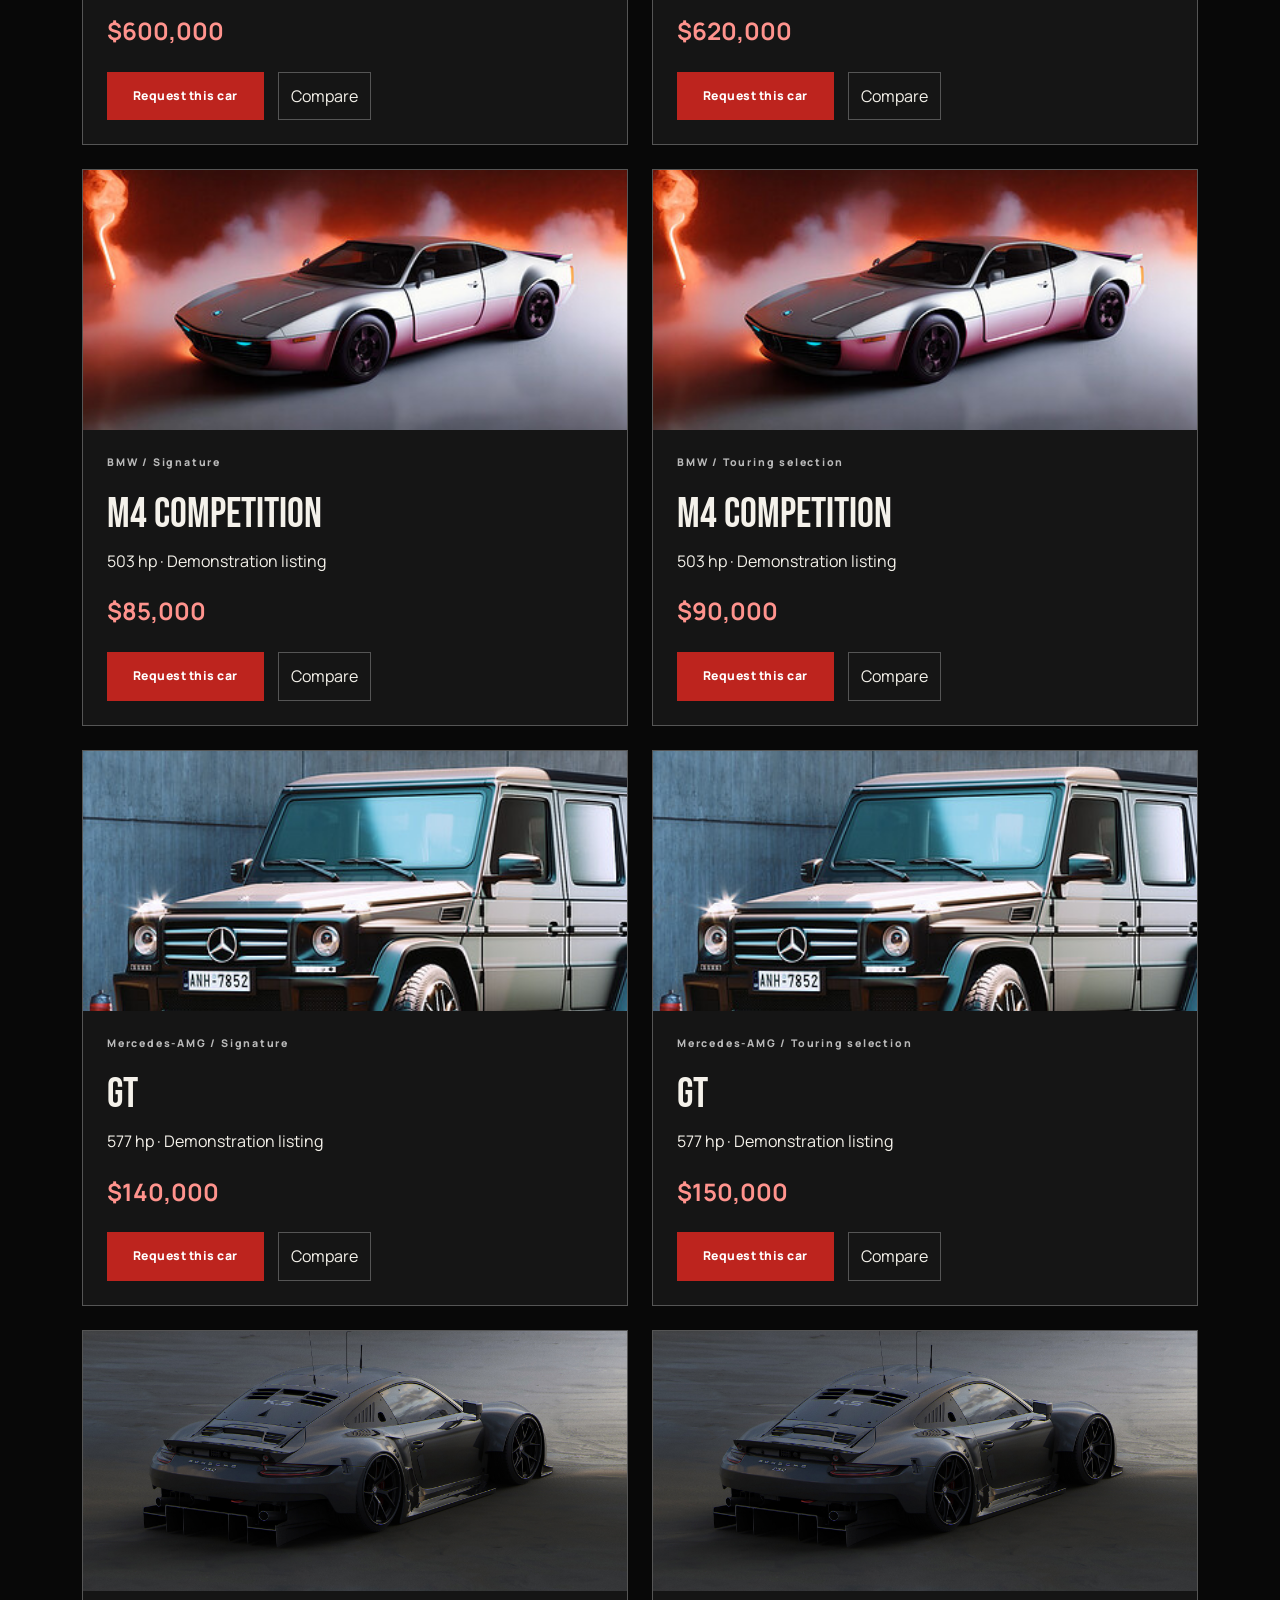
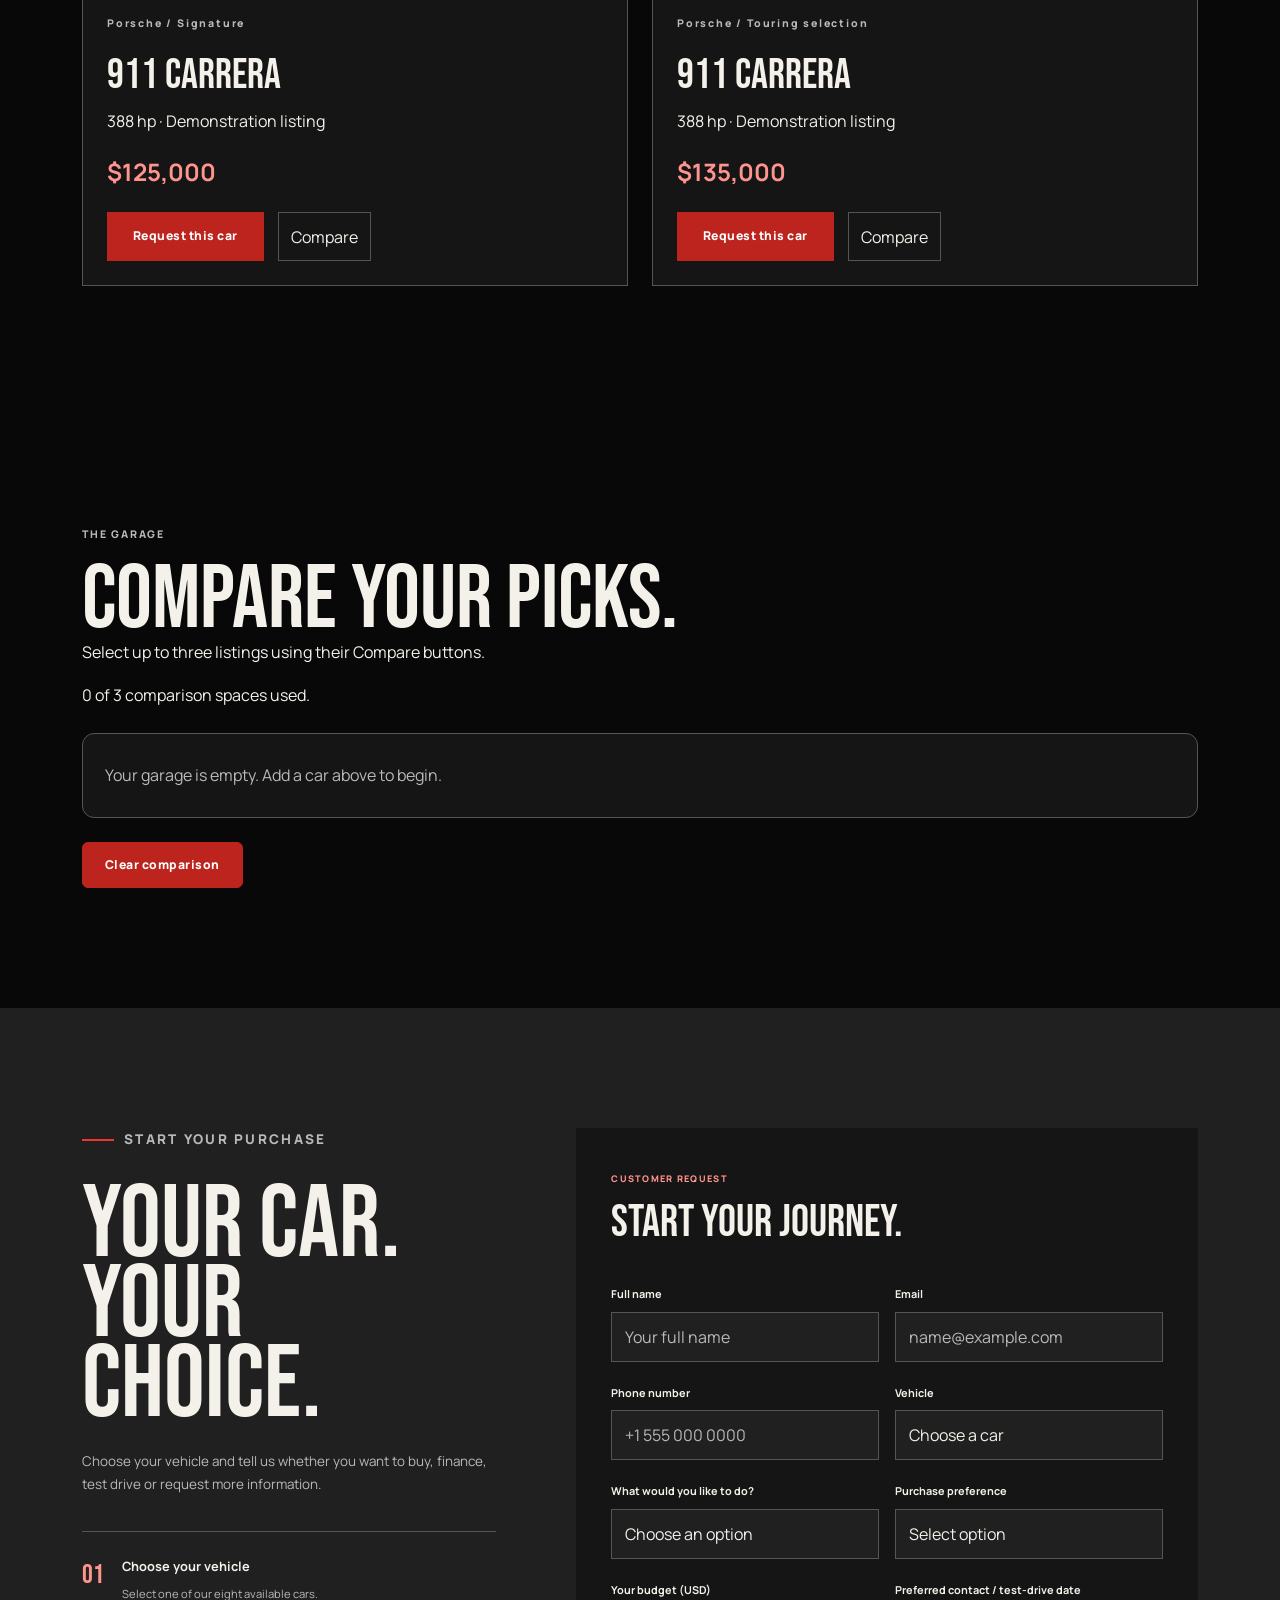
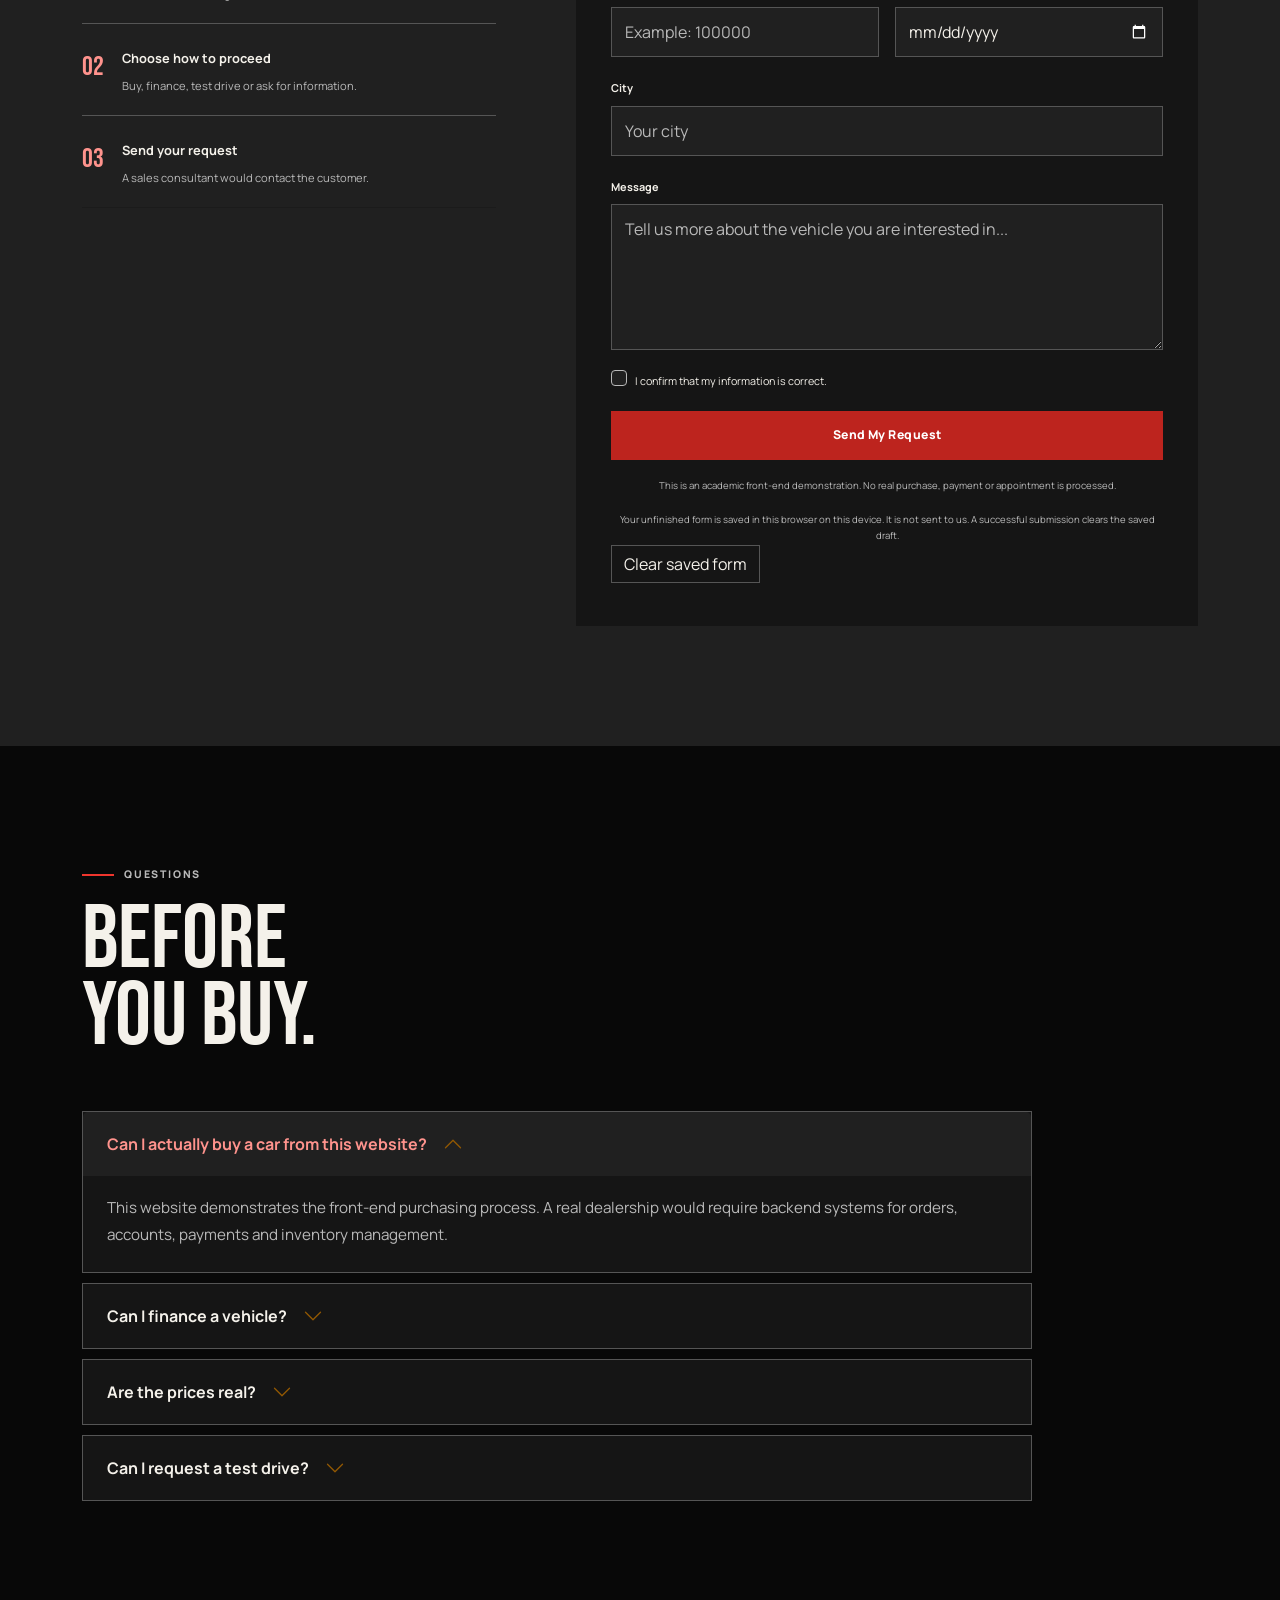
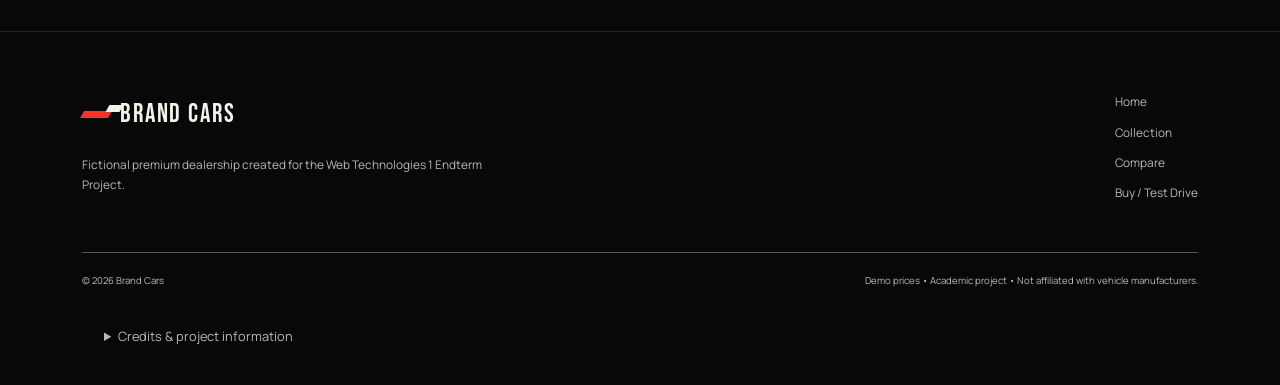
==== commit 532edefe: "Final website upgrade" ====
--- a/inventory.html
+++ b/inventory.html
@@ -27,6 +27,8 @@
         rel="stylesheet"
         href="css/style.css">
 <link rel="stylesheet" href="css/endterm.css">
+<link rel="stylesheet" href="css/final.css">
+<script src="js/theme.js"></script>
 </head>
 <body>
 <a class="skip-link" href="#main-content">Skip to content</a>
--- a/css/endterm.css
+++ b/css/endterm.css
@@ -28,3 +28,228 @@
 .hero-content,.why-layout>* { min-width:0; }
 @media(max-width:767px) { .endterm-grid {grid-template-columns:1fr;} .listing img {height:230px;} .listing h3 {font-size:2.2rem;} .catalog-controls {padding:16px 0;} .hero h1 {font-size:clamp(3.8rem,15vw,6rem);} .section-title {font-size:clamp(2.8rem,11vw,5rem);} .featured-model-box {margin-left:0;} }
 @media(prefers-reduced-motion:reduce) { *,*::before,*::after {transition:none!important; animation:none!important; scroll-behavior:auto!important;} }
+
+/* Visible comparison-limit notification */
+.comparison-notice {
+    position: fixed;
+    bottom: 24px;
+    left: 50%;
+    transform: translateX(-50%);
+    z-index: 2000;
+
+    width: min(460px, calc(100% - 32px));
+    padding: 18px 48px 18px 20px;
+
+    color: #fff;
+    background: #181818;
+    border: 1px solid #ef352d;
+    border-left: 5px solid #ef352d;
+    box-shadow: 0 8px 30px rgba(0, 0, 0, 0.45);
+
+    font-size: 0.9rem;
+    line-height: 1.5;
+}
+
+.comparison-notice[hidden] {
+    display: none;
+}
+
+.comparison-notice-close {
+    position: absolute;
+    top: 8px;
+    right: 10px;
+
+    border: 0;
+    background: transparent;
+    color: #fff;
+    font-size: 1.6rem;
+    cursor: pointer;
+}
+
+.comparison-notice-close:hover {
+    color: #ef352d;
+}
+
+/* =========================================
+   COMPARISON TABLE
+========================================= */
+
+#comparison {
+    margin: 24px 0;
+    border: 1px solid rgba(255, 255, 255, 0.14);
+    border-radius: 12px;
+    background: #121212;
+    overflow-x: auto;
+}
+
+#comparison .table {
+    width: 100%;
+    min-width: 580px;
+    margin: 0;
+    border-collapse: separate;
+    border-spacing: 0;
+
+    --bs-table-bg: transparent;
+    --bs-table-color: #f4f1ea;
+    --bs-table-border-color: rgba(255, 255, 255, 0.09);
+}
+
+/* Selected-car count and average price */
+#comparison caption {
+    caption-side: top;
+    padding: 18px 22px;
+
+    color: #e0d8c9;
+    background: #1a1a1a;
+    border-bottom: 2px solid #ef352d;
+
+    font-size: 0.85rem;
+    font-weight: 600;
+    letter-spacing: 0.02em;
+}
+
+/* Column headings */
+#comparison thead th {
+    padding: 18px 22px;
+
+    color: #bcbcbc;
+    background: #161616;
+    border-bottom: 1px solid rgba(255, 255, 255, 0.14);
+
+    font-size: 0.7rem;
+    font-weight: 800;
+    text-transform: uppercase;
+    letter-spacing: 0.12em;
+    white-space: nowrap;
+}
+
+/* Body cells */
+#comparison tbody th,
+#comparison tbody td {
+    padding: 22px;
+    vertical-align: middle;
+
+    font-size: 0.9rem;
+    border-bottom: 1px solid rgba(255, 255, 255, 0.08);
+    transition: background-color 0.2s ease;
+}
+
+/* Vehicle names */
+#comparison tbody th {
+    color: #fff;
+    font-weight: 800;
+}
+
+/* Edition labels */
+#comparison tbody td:nth-child(2) {
+    color: #bcbcbc;
+}
+
+/* Prices */
+#comparison tbody td:nth-child(3) {
+    color: #ff827b;
+    font-weight: 800;
+    font-variant-numeric: tabular-nums;
+    white-space: nowrap;
+}
+
+/* Align price and power columns */
+#comparison thead th:nth-child(3),
+#comparison thead th:nth-child(4),
+#comparison tbody td:nth-child(3),
+#comparison tbody td:nth-child(4) {
+    text-align: right;
+}
+
+#comparison tbody td:nth-child(4) {
+    white-space: nowrap;
+    font-variant-numeric: tabular-nums;
+}
+
+/* Subtle alternating rows */
+#comparison tbody tr:nth-child(even) > * {
+    background-color: rgba(255, 255, 255, 0.025);
+}
+
+/* Highlight the row under the pointer */
+#comparison tbody tr:hover > * {
+    background-color: rgba(239, 53, 45, 0.08);
+}
+
+#comparison tbody tr:last-child > * {
+    border-bottom: 0;
+}
+
+/* Empty comparison state */
+#comparison > p {
+    margin: 0;
+    padding: 28px 22px;
+    color: #bcbcbc;
+}
+
+/* Clear comparison button */
+#clear-compare {
+    padding: 13px 22px;
+    border-radius: 6px;
+}
+
+/* Compact spacing on mobile */
+@media (max-width: 767px) {
+    #comparison caption {
+        padding: 16px;
+    }
+
+    #comparison thead th {
+        padding: 15px 16px;
+    }
+
+    #comparison tbody th,
+    #comparison tbody td {
+        padding: 18px 16px;
+    }
+}
+/* Readable FAQ questions */
+.custom-accordion .accordion-button {
+    font-family: "Manrope", Arial, sans-serif;
+    font-size: 1rem;
+    font-weight: 700;
+    line-height: 1.5;
+    letter-spacing: normal;
+    text-transform: none;
+
+    padding: 20px 24px;
+    color: #f4f1ea;
+    background: #161616;
+}
+
+.custom-accordion .accordion-button:not(.collapsed) {
+    color: #ff938d;
+    background: #1c1c1c;
+}
+
+/* Readable FAQ answers */
+.custom-accordion .accordion-body {
+    font-family: "Manrope", Arial, sans-serif;
+    font-size: 0.95rem;
+    font-weight: 400;
+    line-height: 1.8;
+
+    padding: 18px 24px 24px;
+    color: #d0d0d0;
+    background: #121212;
+}
+
+.custom-accordion .accordion-button::after {
+    flex-shrink: 0;
+    margin-left: 16px;
+}
+
+@media (max-width: 767px) {
+    .custom-accordion .accordion-button {
+        padding: 18px;
+    }
+
+    .custom-accordion .accordion-body {
+        padding: 16px 18px 20px;
+    }
+}
--- a/css/final.css
+++ b/css/final.css
@@ -0,0 +1,458 @@
+/* =========================================
+   FINAL PROJECT — THEME VARIABLES
+========================================= */
+
+:root,
+html[data-theme="dark"] {
+    color-scheme: dark;
+
+    --page-bg: #080808;
+    --panel-bg: #151515;
+    --raised-bg: #202020;
+
+    --text-color: #f4f1ea;
+    --muted-color: #b9b9b9;
+    --line-color: #555555;
+    --accent-color: #ff938d;
+
+    --button-bg: #bd241e;
+    --button-hover: #971a16;
+    --button-text: #ffffff;
+
+    --field-bg: #202020;
+    --error-color: #ffaca7;
+    --success-bg: #103b2b;
+    --success-text: #dcffeb;
+    --focus-color: #ffb348;
+    --row-hover: #33201e;
+}
+
+html[data-theme="light"] {
+    color-scheme: light;
+
+    --page-bg: #f6f3ee;
+    --panel-bg: #ffffff;
+    --raised-bg: #ece7df;
+
+    --text-color: #171717;
+    --muted-color: #53504b;
+    --line-color: #c8c1b6;
+    --accent-color: #a9211b;
+
+    --button-bg: #bd241e;
+    --button-hover: #971a16;
+    --button-text: #ffffff;
+
+    --field-bg: #ffffff;
+    --error-color: #b51f19;
+    --success-bg: #e0f4e8;
+    --success-text: #145331;
+    --focus-color: #005fcc;
+    --row-hover: #f9e8e5;
+}
+
+/* =========================================
+   PAGE AND NAVIGATION
+========================================= */
+
+body {
+    background: var(--page-bg);
+    color: var(--text-color);
+}
+
+.brand-navbar,
+.site-footer,
+.inventory-hero,
+.inventory-section,
+.compare-section,
+.faq-section,
+.process-section {
+    background: var(--page-bg);
+    color: var(--text-color);
+}
+
+.brand-navbar {
+    border-bottom-color: var(--line-color);
+}
+
+.brand-navbar .brand-logo,
+.site-footer .brand-logo {
+    color: var(--text-color) !important;
+}
+
+.brand-navbar .nav-link {
+    color: var(--muted-color);
+}
+
+.brand-navbar .nav-link:hover,
+.brand-navbar .nav-link.active {
+    color: var(--text-color) !important;
+}
+
+.brand-navbar .nav-link.active {
+    text-decoration-color: var(--accent-color);
+}
+
+.brand-navbar .nav-link::after {
+    background: var(--accent-color);
+}
+
+.brand-navbar .logo-mark::after,
+.site-footer .logo-mark::after {
+    background: var(--text-color);
+}
+
+.brand-navbar .navbar-toggler {
+    border-color: var(--line-color);
+}
+
+html[data-theme="light"] .brand-navbar .navbar-toggler-icon {
+    filter: invert(1);
+}
+
+.theme-menu-item {
+    margin-left: 14px;
+}
+
+.theme-toggle {
+    padding: 9px 14px;
+    color: var(--text-color);
+    background: var(--raised-bg);
+    border: 1px solid var(--line-color);
+    border-radius: 6px;
+
+    font: inherit;
+    font-size: 0.8rem;
+    font-weight: 700;
+}
+
+.theme-toggle:hover {
+    border-color: var(--accent-color);
+}
+
+:focus-visible {
+    outline: 3px solid var(--focus-color) !important;
+    outline-offset: 4px;
+}
+
+/* =========================================
+   CARDS AND CONTENT
+========================================= */
+
+.listing,
+.catalog-controls,
+.purchase-form,
+.custom-accordion .accordion-item,
+#comparison {
+    background: var(--panel-bg);
+    color: var(--text-color);
+    border-color: var(--line-color);
+}
+
+.listing .eyebrow,
+.eyebrow,
+.section-description,
+.process-grid p,
+.inventory-hero > .container > p:last-child,
+.footer-top p,
+.footer-links a,
+.footer-bottom,
+.credits {
+    color: var(--muted-color);
+}
+
+.listing:hover {
+    border-color: var(--accent-color);
+}
+
+.listing-body > strong {
+    color: var(--accent-color);
+}
+
+.process-grid,
+.process-grid article,
+.footer-bottom {
+    border-color: var(--line-color);
+}
+
+.process-grid article:hover {
+    background: var(--raised-bg);
+}
+
+.process-grid article > span {
+    color: var(--muted-color);
+}
+
+.process-grid article > strong {
+    color: var(--accent-color);
+    border-color: var(--accent-color);
+}
+
+.inventory-hero h1 span {
+    -webkit-text-stroke-color: var(--muted-color);
+}
+
+.why-section,
+.purchase-section {
+    background: var(--raised-bg);
+    color: var(--text-color);
+}
+
+.purchase-copy h2,
+.purchase-step strong {
+    color: var(--text-color);
+}
+
+.purchase-copy > p,
+.purchase-step p,
+.reason-item p,
+.dark-eyebrow {
+    color: var(--muted-color);
+}
+
+.purchase-step,
+.reason-item,
+.reason-item:last-child {
+    border-color: var(--line-color);
+}
+
+.purchase-step > span,
+.reason-item > span {
+    color: var(--accent-color);
+}
+
+/* =========================================
+   FORMS
+========================================= */
+
+.form-label,
+.form-check-label,
+.form-title h3 {
+    color: var(--text-color);
+}
+
+.form-title span {
+    color: var(--accent-color);
+}
+
+.form-disclaimer {
+    color: var(--muted-color);
+}
+
+.purchase-form .form-control,
+.purchase-form .form-select,
+.catalog-controls .form-control,
+.catalog-controls .form-select {
+    color: var(--text-color);
+    background-color: var(--field-bg);
+    border-color: var(--line-color);
+}
+
+.purchase-form .form-select option {
+    color: var(--text-color);
+    background: var(--field-bg);
+}
+
+.purchase-form .form-control::placeholder,
+.catalog-controls .form-control::placeholder {
+    color: var(--muted-color);
+    opacity: 1;
+}
+
+.purchase-form .form-control:focus,
+.purchase-form .form-select:focus {
+    color: var(--text-color);
+    background-color: var(--field-bg);
+    border-color: var(--focus-color);
+}
+
+.purchase-form .is-invalid {
+    border-color: var(--error-color);
+}
+
+.invalid-feedback {
+    color: var(--error-color);
+}
+
+.form-check-input {
+    background-color: var(--field-bg);
+    border-color: var(--muted-color);
+}
+
+.form-check-input:checked {
+    background-color: var(--button-bg);
+    border-color: var(--button-bg);
+}
+
+.success-message {
+    background: var(--success-bg);
+    color: var(--success-text);
+    border-color: var(--success-text);
+}
+
+/* =========================================
+   BUTTONS AND FAQ
+========================================= */
+
+.main-button,
+.navbar-button,
+.featured-buy {
+    color: var(--button-text);
+    background: var(--button-bg);
+    border-color: var(--button-bg);
+}
+
+.main-button:hover,
+.navbar-button:hover,
+.featured-buy:hover {
+    color: var(--button-text);
+    background: var(--button-hover);
+    border-color: var(--button-hover);
+}
+
+.compare-button {
+    color: var(--text-color);
+    border-color: var(--line-color);
+}
+
+.compare-button:hover,
+.compare-button[aria-pressed="true"] {
+    background: var(--text-color);
+    color: var(--panel-bg);
+}
+
+.custom-accordion .accordion-button,
+.custom-accordion .accordion-body {
+    color: var(--text-color);
+    background: var(--panel-bg);
+}
+
+.custom-accordion .accordion-button:not(.collapsed) {
+    color: var(--accent-color);
+    background: var(--raised-bg);
+}
+
+.custom-accordion .accordion-body {
+    color: var(--muted-color);
+}
+
+html[data-theme="light"] .custom-accordion .accordion-button::after {
+    filter: grayscale(1) brightness(0.35);
+}
+
+/* =========================================
+   COMPARISON TABLE AND NOTIFICATION
+========================================= */
+
+#comparison .table {
+    --bs-table-bg: transparent;
+    --bs-table-color: var(--text-color);
+    --bs-table-border-color: var(--line-color);
+}
+
+#comparison caption {
+    color: var(--text-color);
+    background: var(--raised-bg);
+    border-color: var(--accent-color);
+}
+
+#comparison thead th {
+    color: var(--muted-color);
+    background: var(--raised-bg);
+    border-color: var(--line-color);
+}
+
+#comparison tbody th,
+#comparison tbody td {
+    color: var(--text-color);
+    border-color: var(--line-color);
+}
+
+#comparison tbody td:nth-child(2),
+#comparison > p {
+    color: var(--muted-color);
+}
+
+#comparison tbody td:nth-child(3) {
+    color: var(--accent-color);
+}
+
+#comparison tbody tr:nth-child(even) > * {
+    background: var(--raised-bg);
+}
+
+#comparison tbody tr:hover > * {
+    background: var(--row-hover);
+}
+
+.comparison-notice {
+    background: var(--panel-bg);
+    color: var(--text-color);
+    border-color: var(--accent-color);
+}
+
+.comparison-notice-close {
+    color: var(--text-color);
+}
+
+.comparison-notice-close:hover {
+    color: var(--accent-color);
+}
+
+/* =========================================
+   PHOTOGRAPHIC SECTIONS
+   Keep light text over dark image overlays.
+========================================= */
+
+.hero,
+.final-cta {
+    color: #f4f1ea;
+}
+
+.hero .eyebrow,
+.final-cta .eyebrow {
+    color: #d3cec4;
+}
+
+.hero-description,
+.final-cta > .container > p:not(.eyebrow) {
+    color: #d0d0d0;
+}
+
+.featured-model-box {
+    color: #f4f1ea;
+}
+
+.featured-model-box > p,
+.featured-price small {
+    color: #c5c5c5;
+}
+
+.brand-strip {
+    background: var(--raised-bg);
+    color: var(--text-color);
+}
+
+.numbers-section {
+    background: var(--button-bg);
+}
+
+.numbers-grid span {
+    color: #ffffff;
+}
+
+/* =========================================
+   RESPONSIVE ADJUSTMENTS
+========================================= */
+
+@media (max-width: 991px) {
+    .theme-menu-item {
+        margin: 12px 0;
+    }
+}
+
+@media (max-width: 767px) {
+    .inventory-hero h1 {
+        font-size: clamp(3rem, 12vw, 5rem);
+    }
+}
